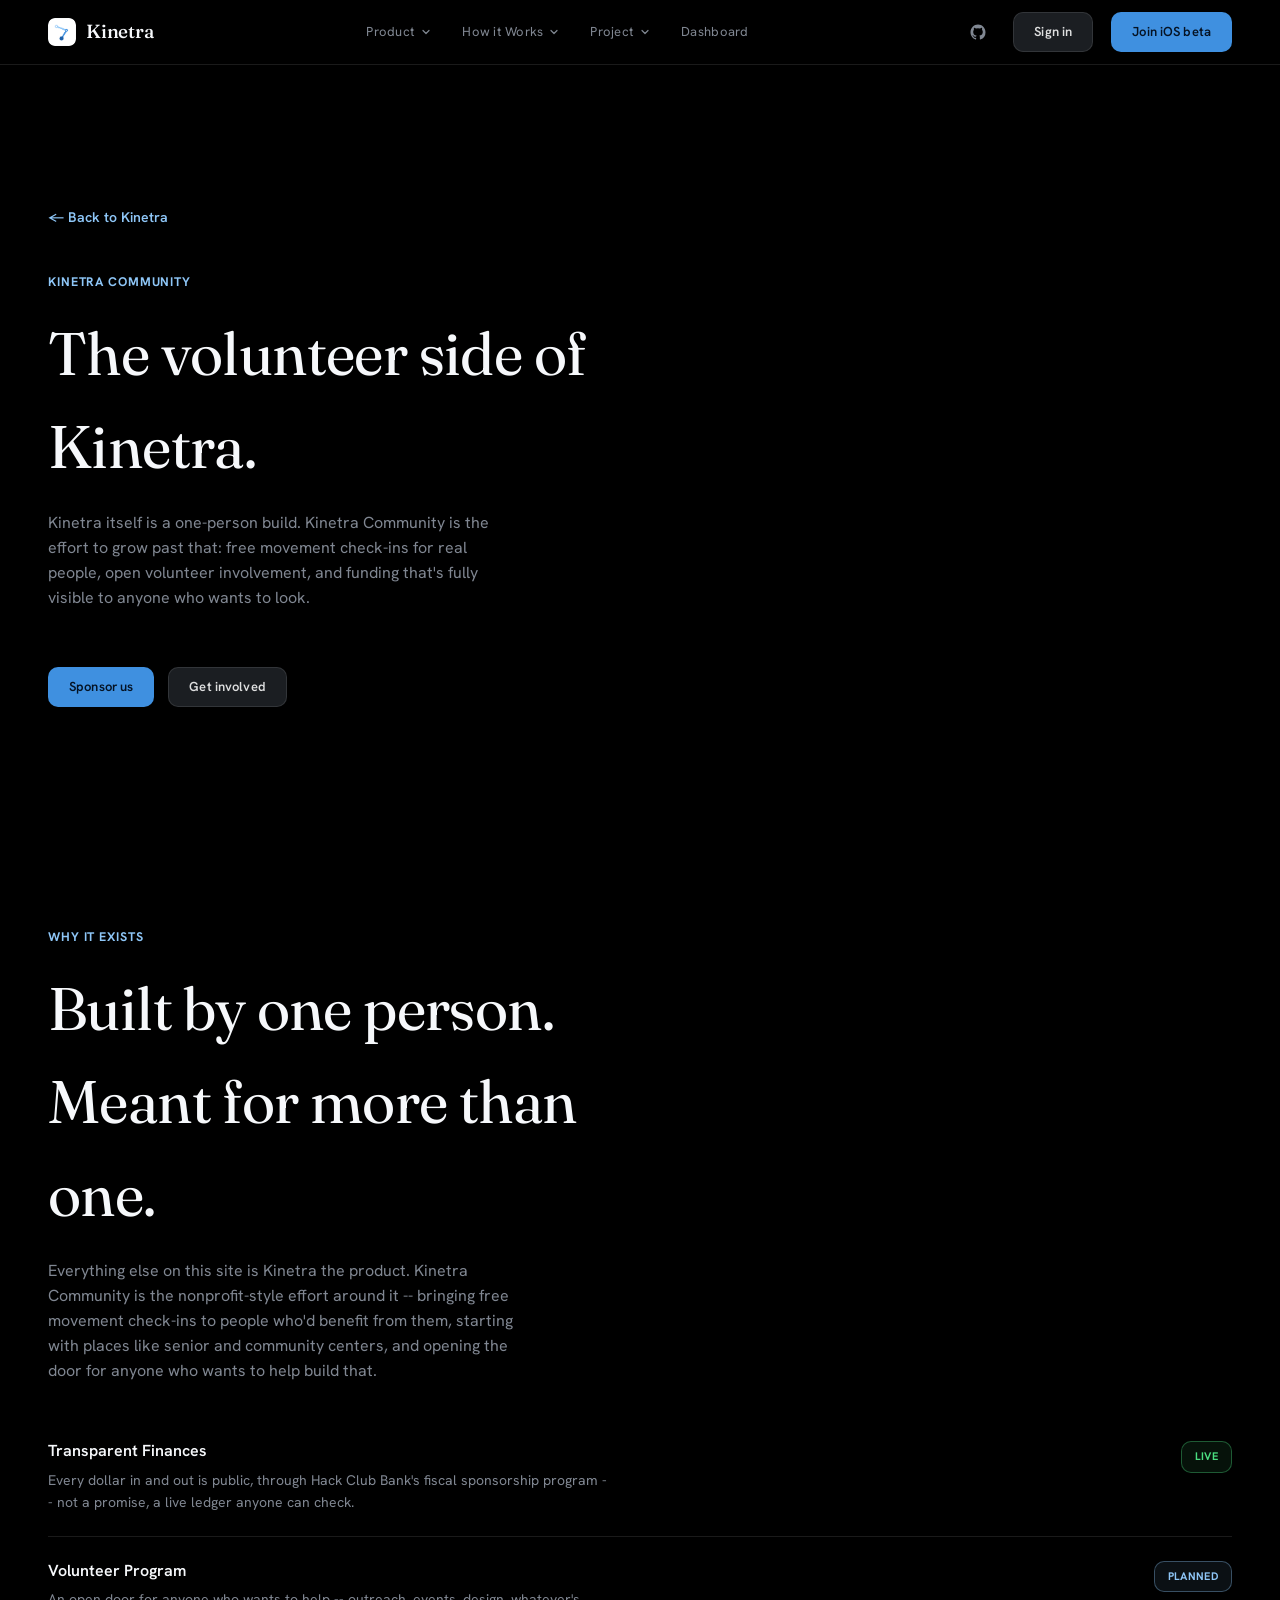
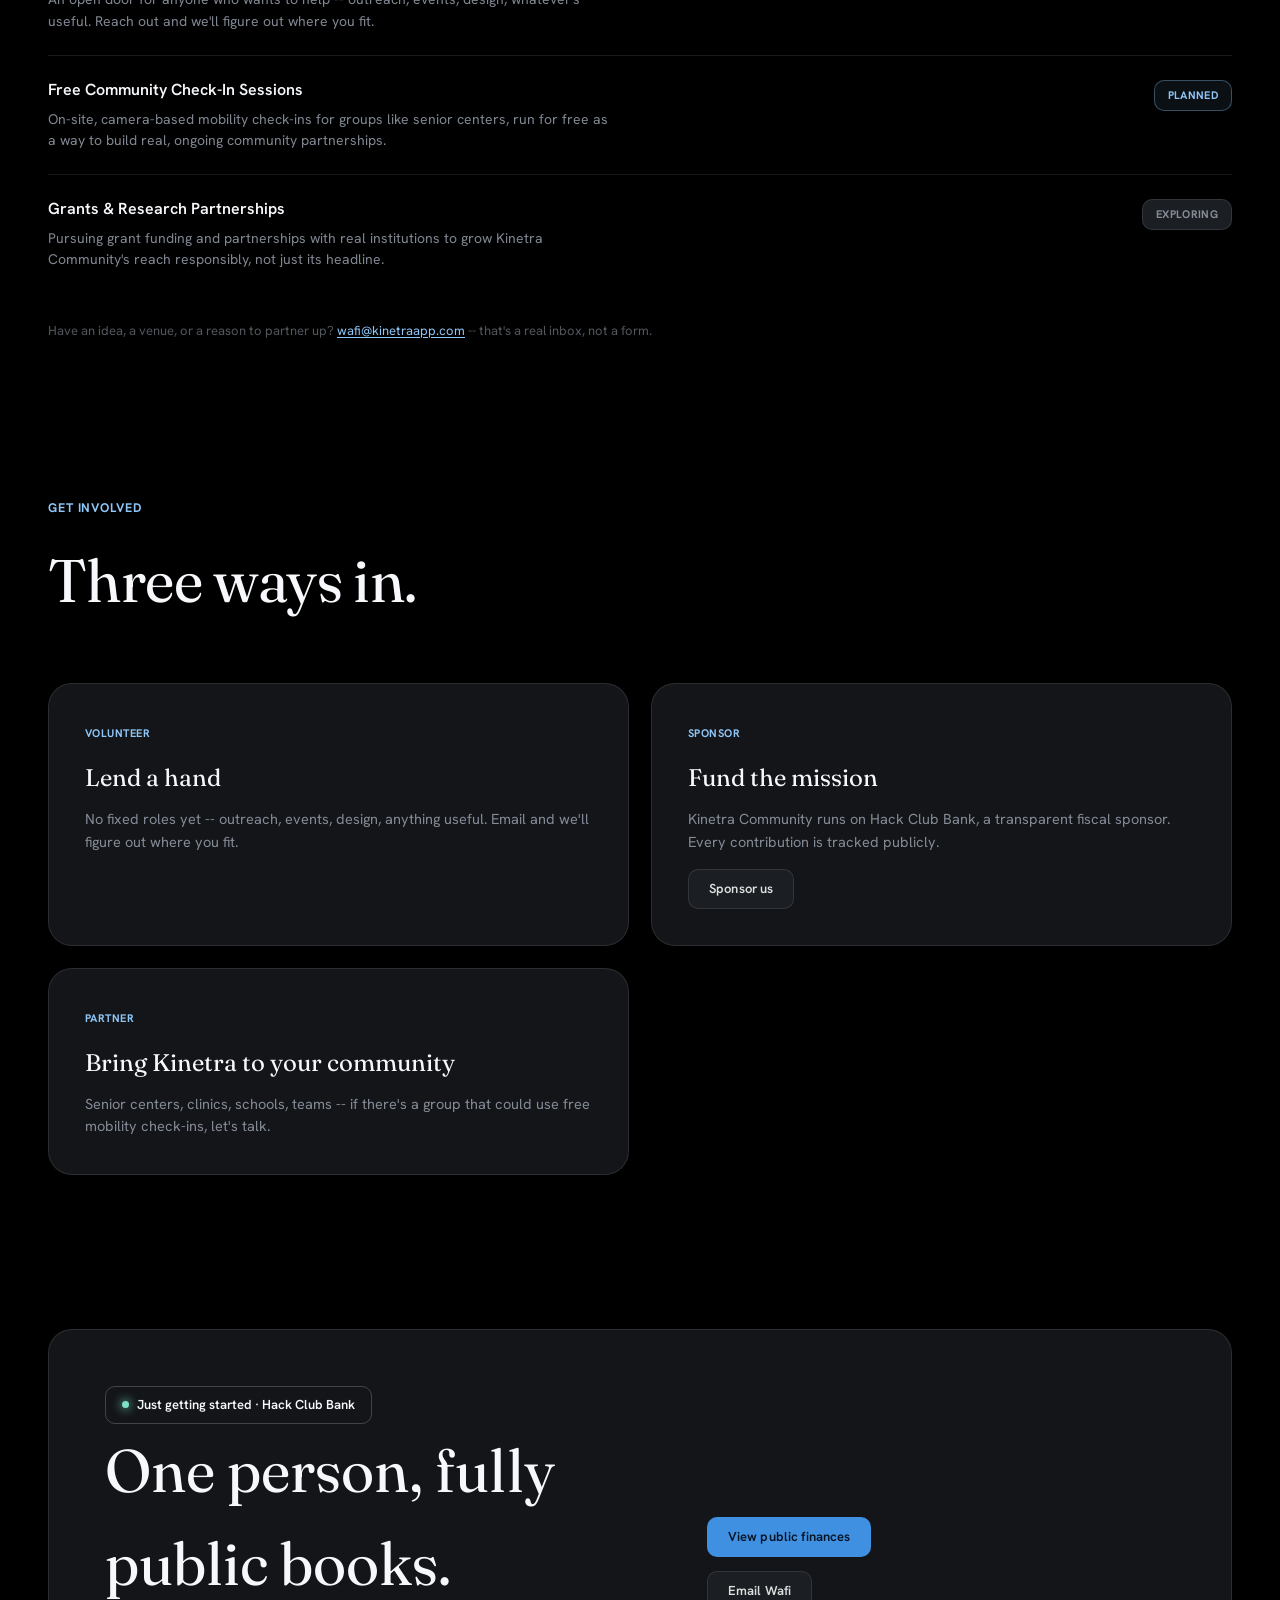
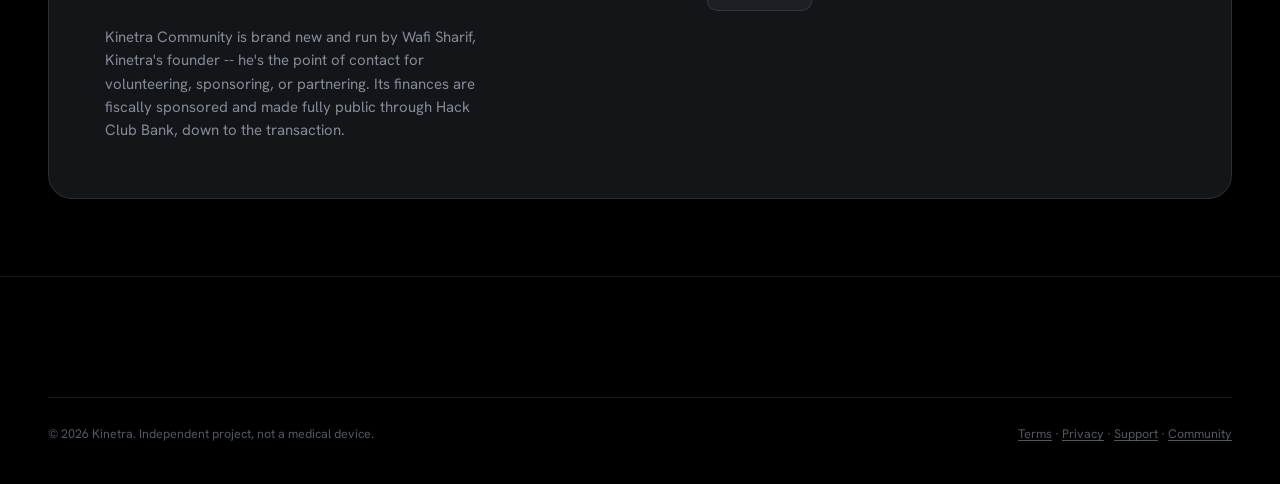
==== community/index.html @ 0a10f707 "Add Kinetra Community page and site-wide nav/footer links Introduce /community/ -- a dedicated page " ====
<!DOCTYPE html>
<html lang="en">
<head>
<meta charset="UTF-8" />
<meta name="viewport" content="width=device-width, initial-scale=1.0" />
<title>Kinetra Community</title>
<meta name="description" content="Kinetra Community is the volunteer and nonprofit side of Kinetra -- free movement check-ins, open involvement, and finances that are fully public through Hack Club Bank." />
<link rel="icon" type="image/png" href="../assets/images/favicon.png" />
<link rel="preconnect" href="https://fonts.googleapis.com" />
<link rel="preconnect" href="https://fonts.gstatic.com" crossorigin />
<link href="https://fonts.googleapis.com/css2?family=Fraunces:ital,wght@0,400;0,500;0,600;1,400;1,500&family=Hanken+Grotesk:wght@400;500;600;700;800&display=swap" rel="stylesheet" />
<link rel="stylesheet" href="../css/style.css" />
<link rel="stylesheet" href="../css/legal.css" />
</head>
<body>

<header class="site-header">
  <div class="wrap nav">
    <a href="../" class="nav-brand">
      <img src="../assets/images/favicon.png" alt="" width="28" height="28" class="nav-logo-mark" />
      Kinetra
    </a>
    <nav class="nav-links">
      <div class="nav-dropdown">
        <button class="nav-dropdown-toggle" type="button" aria-expanded="false">
          Product
          <svg class="nav-chevron" viewBox="0 0 24 24" width="12" height="12" fill="none" stroke="currentColor" stroke-width="2.4" stroke-linecap="round" stroke-linejoin="round"><path d="M6 9l6 6 6-6" /></svg>
        </button>
        <div class="nav-dropdown-menu">
          <a href="../#why">Why Kinetra</a>
          <a href="../#tasks">Task Coverage</a>
          <a href="../#product">Product</a>
          <a href="../#capabilities">Capabilities</a>
        </div>
      </div>
      <div class="nav-dropdown">
        <button class="nav-dropdown-toggle" type="button" aria-expanded="false">
          How it Works
          <svg class="nav-chevron" viewBox="0 0 24 24" width="12" height="12" fill="none" stroke="currentColor" stroke-width="2.4" stroke-linecap="round" stroke-linejoin="round"><path d="M6 9l6 6 6-6" /></svg>
        </button>
        <div class="nav-dropdown-menu">
          <a href="../#how">How it Works</a>
          <a href="../#insights">Daily Insights</a>
        </div>
      </div>
      <div class="nav-dropdown">
        <button class="nav-dropdown-toggle" type="button" aria-expanded="false">
          Project
          <svg class="nav-chevron" viewBox="0 0 24 24" width="12" height="12" fill="none" stroke="currentColor" stroke-width="2.4" stroke-linecap="round" stroke-linejoin="round"><path d="M6 9l6 6 6-6" /></svg>
        </button>
        <div class="nav-dropdown-menu">
          <a href="../#roadmap">Roadmap</a>
          <a href="../#status">Status</a>
          <a href="../support/">Support</a>
          <a href="../community/">Kinetra Community</a>
        </div>
      </div>
      <a href="../dashboard/">Dashboard</a>
      <div class="nav-mobile-extra">
        <a class="btn btn-secondary nav-signin" href="../dashboard/">Sign in</a>
        <a class="nav-mobile-github" href="https://github.com/wafisharif/kinetra" target="_blank" rel="noopener"><svg viewBox="0 0 24 24" width="16" height="16" fill="currentColor"><path d="M12 2C6.48 2 2 6.58 2 12.25c0 4.53 2.87 8.37 6.84 9.73.5.1.68-.22.68-.49 0-.24-.01-.87-.01-1.71-2.78.62-3.37-1.37-3.37-1.37-.46-1.2-1.11-1.52-1.11-1.52-.91-.64.07-.63.07-.63 1 .07 1.53 1.05 1.53 1.05.89 1.56 2.34 1.11 2.91.85.09-.66.35-1.11.63-1.37-2.22-.26-4.56-1.14-4.56-5.06 0-1.12.39-2.03 1.03-2.75-.1-.26-.45-1.31.1-2.72 0 0 .84-.28 2.75 1.05a9.36 9.36 0 0 1 5 0c1.91-1.33 2.75-1.05 2.75-1.05.55 1.41.2 2.46.1 2.72.64.72 1.03 1.63 1.03 2.75 0 3.93-2.34 4.79-4.57 5.05.36.32.68.94.68 1.9 0 1.37-.01 2.47-.01 2.81 0 .27.18.6.69.49A10.26 10.26 0 0 0 22 12.25C22 6.58 17.52 2 12 2Z"/></svg> View on GitHub</a>
      </div>
    </nav>
    <div class="nav-actions">
      <a class="icon-btn" href="https://github.com/wafisharif/kinetra" target="_blank" rel="noopener" aria-label="GitHub">
        <svg viewBox="0 0 24 24" width="18" height="18" fill="currentColor">
          <path
            d="M12 2C6.48 2 2 6.58 2 12.25c0 4.53 2.87 8.37 6.84 9.73.5.1.68-.22.68-.49 0-.24-.01-.87-.01-1.71-2.78.62-3.37-1.37-3.37-1.37-.46-1.2-1.11-1.52-1.11-1.52-.91-.64.07-.63.07-.63 1 .07 1.53 1.05 1.53 1.05.89 1.56 2.34 1.11 2.91.85.09-.66.35-1.11.63-1.37-2.22-.26-4.56-1.14-4.56-5.06 0-1.12.39-2.03 1.03-2.75-.1-.26-.45-1.31.1-2.72 0 0 .84-.28 2.75 1.05a9.36 9.36 0 0 1 5 0c1.91-1.33 2.75-1.05 2.75-1.05.55 1.41.2 2.46.1 2.72.64.72 1.03 1.63 1.03 2.75 0 3.93-2.34 4.79-4.57 5.05.36.32.68.94.68 1.9 0 1.37-.01 2.47-.01 2.81 0 .27.18.6.69.49A10.26 10.26 0 0 0 22 12.25C22 6.58 17.52 2 12 2Z" />
        </svg>
      </a>
      <a class="btn btn-secondary nav-signin" href="../dashboard/">Sign in</a>
      <a class="btn btn-primary" href="https://apps.apple.com" target="_blank" rel="noopener">Join iOS beta</a>
      <button class="nav-toggle" aria-label="Menu">
        <svg viewBox="0 0 24 24" width="20" height="20" fill="none" stroke="currentColor" stroke-width="2">
          <path d="M3 6h18M3 12h18M3 18h18" />
        </svg>
      </button>
    </div>
  </div>
</header>

<main>

  <!-- PAGE HEAD -->
  <section>
    <div class="wrap">
      <a href="../" class="legal-back">&larr; Back to Kinetra</a>
      <div class="section-head">
        <span class="eyebrow">Kinetra Community</span>
        <h1>The volunteer side of Kinetra.</h1>
        <p>Kinetra itself is a one-person build. Kinetra Community is the effort to grow past that: free movement check-ins for real people, open volunteer involvement, and funding that's fully visible to anyone who wants to look.</p>
      </div>
      <div class="hero-cta-row">
        <a class="btn btn-primary" href="https://hcb.hackclub.com/donations/start/kinetra-community" target="_blank" rel="noopener">Sponsor us</a>
        <a class="btn btn-secondary" href="mailto:wafi@kinetraapp.com">Get involved</a>
      </div>
    </div>
  </section>

  <!-- WHY IT EXISTS -->
  <section class="tight">
    <div class="wrap">
      <div class="section-head reveal">
        <span class="eyebrow">Why it exists</span>
        <h2>Built by one person. Meant for more than one.</h2>
        <p>Everything else on this site is Kinetra the product. Kinetra Community is the nonprofit-style effort around it -- bringing free movement check-ins to people who'd benefit from them, starting with places like senior and community centers, and opening the door for anyone who wants to help build that.</p>
      </div>

      <div class="roadmap-list reveal">
        <div class="roadmap-row">
          <div>
            <div class="roadmap-title">Transparent Finances</div>
            <p class="roadmap-desc">Every dollar in and out is public, through Hack Club Bank's fiscal sponsorship program -- not a promise, a live ledger anyone can check.</p>
          </div>
          <div class="roadmap-tag tag-live">Live</div>
        </div>
        <div class="roadmap-row">
          <div>
            <div class="roadmap-title">Volunteer Program</div>
            <p class="roadmap-desc">An open door for anyone who wants to help -- outreach, events, design, whatever's useful. Reach out and we'll figure out where you fit.</p>
          </div>
          <div class="roadmap-tag tag-planned">Planned</div>
        </div>
        <div class="roadmap-row">
          <div>
            <div class="roadmap-title">Free Community Check-In Sessions</div>
            <p class="roadmap-desc">On-site, camera-based mobility check-ins for groups like senior centers, run for free as a way to build real, ongoing community partnerships.</p>
          </div>
          <div class="roadmap-tag tag-planned">Planned</div>
        </div>
        <div class="roadmap-row">
          <div>
            <div class="roadmap-title">Grants &amp; Research Partnerships</div>
            <p class="roadmap-desc">Pursuing grant funding and partnerships with real institutions to grow Kinetra Community's reach responsibly, not just its headline.</p>
          </div>
          <div class="roadmap-tag tag-exploring">Exploring</div>
        </div>
      </div>
      <p class="roadmap-note">Have an idea, a venue, or a reason to partner up? <a href="mailto:wafi@kinetraapp.com" class="inline-link">wafi@kinetraapp.com</a> -- that's a real inbox, not a form.</p>
    </div>
  </section>

  <!-- GET INVOLVED -->
  <section class="tight">
    <div class="wrap">
      <div class="section-head reveal">
        <span class="eyebrow">Get Involved</span>
        <h2>Three ways in.</h2>
      </div>
      <div class="product-grid">
        <div class="product-card reveal">
          <span class="tag">Volunteer</span>
          <h3>Lend a hand</h3>
          <p>No fixed roles yet -- outreach, events, design, anything useful. Email and we'll figure out where you fit.</p>
        </div>
        <div class="product-card reveal">
          <span class="tag">Sponsor</span>
          <h3>Fund the mission</h3>
          <p>Kinetra Community runs on Hack Club Bank, a transparent fiscal sponsor. Every contribution is tracked publicly.</p>
          <a class="btn btn-secondary" href="https://hcb.hackclub.com/donations/start/kinetra-community" target="_blank" rel="noopener" style="margin-top:16px;">Sponsor us</a>
        </div>
        <div class="product-card reveal">
          <span class="tag">Partner</span>
          <h3>Bring Kinetra to your community</h3>
          <p>Senior centers, clinics, schools, teams -- if there's a group that could use free mobility check-ins, let's talk.</p>
        </div>
      </div>
    </div>
  </section>

  <!-- TRANSPARENCY / CONTACT -->
  <section class="tight">
    <div class="wrap">
      <div class="status-card reveal">
        <div>
          <span class="status-pill"><span class="dot"></span>Just getting started &middot; Hack Club Bank</span>
          <h2>One person, fully public books.</h2>
          <p>Kinetra Community is brand new and run by Wafi Sharif, Kinetra's founder -- he's the point of contact for volunteering, sponsoring, or partnering. Its finances are fiscally sponsored and made fully public through Hack Club Bank, down to the transaction.</p>
        </div>
        <div class="status-actions">
          <a class="btn btn-primary" href="https://hcb.hackclub.com/kinetra-community" target="_blank" rel="noopener">View public finances</a>
          <a class="btn btn-secondary" href="mailto:wafi@kinetraapp.com">Email Wafi</a>
        </div>
      </div>
    </div>
  </section>

</main>

<footer class="site-footer">
  <div class="wrap">
    <div class="footer-bottom">
      <span>&copy; 2026 Kinetra. Independent project, not a medical device.</span>
      <span><a class="inline-link" href="../terms/">Terms</a> &middot; <a class="inline-link" href="../privacy/">Privacy</a> &middot; <a class="inline-link" href="../support/">Support</a> &middot; <a class="inline-link" href="../community/">Community</a></span>
    </div>
  </div>
</footer>

<script src="../js/nav.js"></script>
</body>
</html>
---- css/style.css ----
/* ==========================================================================
   Kinetra — marketing site
   ========================================================================== */

:root {
  /* ---- surfaces ---- */
  --surface-base: #000000;
  --surface-1: #131518;
  --surface-2: #1b1e22;
  --surface-card: #131518;
  --surface-card-hover: #1c1f24;
  --line-soft: rgba(255, 255, 255, 0.1);
  --line-strong: rgba(255, 255, 255, 0.2);
  --scrim: rgba(0, 0, 0, 0.55);

  /* ---- text ---- */
  --ink-strong: #f6f8fb;
  --ink-body: rgba(224, 230, 238, 0.84);
  --ink-muted: rgba(164, 173, 187, 0.78);
  --ink-faint: rgba(164, 173, 187, 0.5);

  /* ---- brand (from the real Kinetra app icon) ---- */
  --brand: #8ec6f7;
  --brand-strong: #3f90e0;
  --brand-deep: #1c5fa8;
  --brand-soft: #eaf4ff;
  --brand-glow: rgba(142, 198, 247, 0.32);

  /* ---- secondary accents (mirrors the app's own status colors) ---- */
  --accent-teal: #7fe0c8;
  --accent-teal-deep: #2f9c80;
  --accent-violet: #b3a6ff;
  --accent-amber: #f5c97b;
  --accent-coral: #ff9d9d;

  /* ---- type ----
     Fraunces for display: a warm, characterful serif with real ink-trap
     personality (not the Instrument-Serif-italic-accent-word look that's
     become the default "generated startup site" formula). Hanken Grotesk
     for body/UI text in place of a generic grotesk. No separate monospace
     family: labels, tags, and numbers that used to borrow a "techy" mono
     typeface for texture now just use the body font with real weight and
     tracking -- a monospace face belongs to literal code, not to a rehab
     app's section labels. */
  --font-display: "Fraunces", Georgia, "Times New Roman", serif;
  --font-body: "Hanken Grotesk", -apple-system, BlinkMacSystemFont, "Segoe UI", sans-serif;

  --fs-eyebrow: 12.5px;
  --fs-micro: 11px;
  --tracking-eyebrow: 0.07em;
  --tracking-micro: 0.05em;

  --fs-cta: clamp(40px, 6vw, 84px);
  --fs-section: clamp(32px, 5vw, 60px);
  --fs-subheading: clamp(22px, 2.6vw, 34px);

  /* ---- shape / layout ----
     One restrained radius scale used everywhere instead of defaulting to
     a full 999px capsule for every button, tag, and badge -- the single
     most recognizable "generated SaaS template" shape. Pills are kept only
     for the couple of places a true pill/segmented-control reads better
     (see --radius-pill's remaining uses). */
  --radius-control: 10px;
  --radius-card: 14px;
  --radius-card-lg: 24px;
  --radius-pill: 999px;
  --content-max: 1280px;
  --section-inline: 48px;
  --section-block: 140px;
}

@media (max-width: 720px) {
  :root {
    --section-inline: 20px;
    --section-block: 84px;
  }
}

/* ---- reset ---- */
* {
  box-sizing: border-box;
}

html {
  scroll-behavior: smooth;
}

body {
  margin: 0;
  background: var(--surface-base);
  color: var(--ink-body);
  font-family: var(--font-body);
  font-size: 16px;
  line-height: 1.55;
  -webkit-font-smoothing: antialiased;
}

img,
svg,
canvas {
  display: block;
  max-width: 100%;
}

a {
  color: inherit;
  text-decoration: none;
}

button {
  font: inherit;
  cursor: pointer;
  background: none;
  border: none;
  color: inherit;
}

ul {
  margin: 0;
  padding: 0;
  list-style: none;
}

h1,
h2,
h3,
h4,
p {
  margin: 0;
}

.wrap {
  max-width: var(--content-max);
  margin: 0 auto;
  padding-inline: var(--section-inline);
}

.eyebrow {
  display: inline-block;
  font-family: var(--font-body);
  font-weight: 700;
  font-size: var(--fs-eyebrow);
  letter-spacing: var(--tracking-eyebrow);
  text-transform: uppercase;
  color: var(--brand);
}

.micro-label {
  font-family: var(--font-body);
  font-weight: 600;
  font-size: var(--fs-micro);
  letter-spacing: var(--tracking-micro);
  text-transform: uppercase;
  color: var(--ink-muted);
}

section {
  padding-block: var(--section-block);
  position: relative;
}

section.tight {
  padding-block: calc(var(--section-block) * 0.55);
}

.section-head {
  max-width: 640px;
  margin-bottom: 56px;
}

.section-head h2,
.section-head h1 {
  font-family: var(--font-display);
  font-weight: 400;
  font-size: var(--fs-section);
  color: var(--ink-strong);
  letter-spacing: -0.01em;
  margin-top: 14px;
}

.section-head p {
  margin-top: 18px;
  color: var(--ink-muted);
  font-size: 16px;
  max-width: 52ch;
}

.section-head.center {
  margin-inline: auto;
  text-align: center;
}

.section-head.center p {
  margin-inline: auto;
}

em.accent {
  font-style: italic;
  color: var(--brand);
}

/* ---- reveal-on-scroll ----
   Content is visible by default (progressive enhancement): only browsers
   that ran the inline head script AND support IntersectionObserver ever
   hide a .reveal element, so no-JS visitors, crawlers, and full-page
   screenshot/print tools always see full content. */
.reveal {
  opacity: 1;
  transform: none;
}

html.js-reveal .reveal {
  opacity: 0;
  transform: translateY(18px);
  transition: opacity 0.7s ease, transform 0.7s ease;
}

html.js-reveal .reveal.is-visible {
  opacity: 1;
  transform: none;
}

/* ==========================================================================
   Announcement banner
   ========================================================================== */
.banner {
  display: flex;
  align-items: center;
  justify-content: center;
  gap: 10px;
  flex-wrap: wrap;
  padding: 10px var(--section-inline);
  background: var(--surface-1);
  border-bottom: 1px solid var(--line-soft);
  font-size: 13px;
  color: var(--ink-muted);
  text-align: center;
}

.banner strong {
  color: var(--brand);
  font-weight: 700;
  font-size: 13px;
}

.banner a {
  color: var(--ink-strong);
  display: inline-flex;
  align-items: center;
  gap: 4px;
  border-bottom: 1px solid var(--line-strong);
}

/* ==========================================================================
   Nav
   ========================================================================== */
.site-header {
  position: sticky;
  top: 0;
  z-index: 50;
  background: rgba(0, 0, 0, 0.72);
  backdrop-filter: blur(14px);
  border-bottom: 1px solid var(--line-soft);
}

.nav {
  display: flex;
  align-items: center;
  justify-content: space-between;
  height: 64px;
}

.nav-brand {
  display: flex;
  align-items: center;
  gap: 10px;
  color: var(--ink-strong);
  font-family: var(--font-display);
  font-weight: 500;
  font-size: 19px;
  letter-spacing: -0.01em;
}

.nav-brand svg {
  width: 24px;
  height: 24px;
}

.nav-brand .nav-logo-mark {
  width: 28px;
  height: 28px;
  border-radius: 7px;
  display: block;
}

.nav-links {
  display: flex;
  align-items: center;
  gap: 30px;
}

.nav-links a {
  font-size: 13px;
  letter-spacing: 0.02em;
  color: var(--ink-muted);
  transition: color 0.2s ease;
}

.nav-links a:hover {
  color: var(--ink-strong);
}

.nav-actions {
  display: flex;
  align-items: center;
  gap: 18px;
}

.icon-btn {
  width: 34px;
  height: 34px;
  display: grid;
  place-items: center;
  border-radius: var(--radius-control);
  color: var(--ink-muted);
  transition: background 0.2s ease, color 0.2s ease;
}

.icon-btn:hover {
  background: var(--surface-2);
  color: var(--ink-strong);
}

/* Extra Sign in / GitHub entries shown only inside the mobile hamburger
   menu (see the @media (max-width: 720px) block below). On desktop these
   already have their own place in .nav-actions, so this stays hidden
   there -- it only exists to keep both reachable on narrow screens, where
   .nav-actions does not have room for every button at once. */
.nav-mobile-extra {
  display: none;
}

.nav-toggle {
  display: none;
}

/* Nav dropdowns: click-to-open groups (Product / How it Works / Project),
   replacing what used to be flat individual links. Click rather than hover
   so the same markup and JS work for mouse, touch, and keyboard alike. */
.nav-dropdown {
  position: relative;
}

.nav-dropdown-toggle {
  display: flex;
  align-items: center;
  gap: 5px;
  font-family: var(--font-body);
  font-size: 13px;
  letter-spacing: 0.02em;
  color: var(--ink-muted);
  background: none;
  border: none;
  cursor: pointer;
  padding: 0;
  transition: color 0.2s ease;
}

.nav-dropdown-toggle:hover {
  color: var(--ink-strong);
}

.nav-dropdown.is-open .nav-dropdown-toggle {
  color: var(--ink-strong);
}

.nav-chevron {
  flex-shrink: 0;
  transition: transform 0.2s ease;
}

.nav-dropdown.is-open .nav-chevron {
  transform: rotate(180deg);
}

.nav-dropdown-menu {
  display: none;
  flex-direction: column;
  gap: 2px;
  position: absolute;
  top: 100%;
  left: 50%;
  transform: translateX(-50%);
  margin-top: 18px;
  min-width: 190px;
  padding: 10px;
  background: #0a0b0d;
  border: 1px solid var(--line-soft);
  border-radius: var(--radius-card);
  box-shadow: 0 16px 40px rgba(0, 0, 0, 0.45);
}

.nav-dropdown.is-open .nav-dropdown-menu {
  display: flex;
}

.nav-dropdown-menu a {
  font-size: 13px;
  color: var(--ink-muted);
  padding: 8px 10px;
  border-radius: 8px;
  transition: background 0.15s ease, color 0.15s ease;
}

.nav-dropdown-menu a:hover {
  color: var(--ink-strong);
  background: var(--surface-2);
}

.btn {
  display: inline-flex;
  align-items: center;
  justify-content: center;
  gap: 8px;
  height: 40px;
  padding-inline: 20px;
  border-radius: var(--radius-control);
  font-size: 13px;
  font-weight: 600;
  letter-spacing: 0.01em;
  border: 1px solid transparent;
  white-space: nowrap;
  transition: filter 0.2s ease, opacity 0.2s ease, border-color 0.2s ease, background 0.2s ease, transform 0.2s ease;
}

.btn-primary {
  background: var(--brand-strong);
  color: #051324;
}

.btn-primary:hover {
  background: var(--brand);
  transform: translateY(-1px);
}

.btn-secondary {
  background: var(--surface-2);
  border-color: var(--line-soft);
  color: rgba(255, 255, 255, 0.86);
}

.btn-secondary:hover {
  border-color: var(--line-strong);
  color: #fff;
}

.btn-ghost {
  color: var(--ink-muted);
}

.btn-ghost:hover {
  color: var(--ink-strong);
}

.btn svg {
  width: 15px;
  height: 15px;
}

/* ==========================================================================
   Hero
   ========================================================================== */
.hero {
  padding-block: 88px 60px;
  position: relative;
  overflow: hidden;
}


.hero-grid {
  display: grid;
  grid-template-columns: 1.05fr 1fr;
  gap: 56px;
  align-items: center;
  position: relative;
}

.hero-copy h1 {
  font-family: var(--font-display);
  font-weight: 400;
  font-size: var(--fs-cta);
  line-height: 1.04;
  letter-spacing: -0.01em;
  color: var(--ink-strong);
}

.hero-copy p.lede {
  margin-top: 24px;
  font-size: 17px;
  color: var(--ink-muted);
  max-width: 46ch;
}

.hero-cta-row {
  margin-top: 34px;
  display: flex;
  gap: 14px;
  flex-wrap: wrap;
}

.hero-note {
  margin-top: 22px;
  font-size: 13px;
  color: var(--ink-faint);
  display: flex;
  align-items: center;
  gap: 8px;
}

.hero-note svg {
  width: 13px;
  height: 13px;
  color: var(--accent-teal);
}

/* ---- hero demo panel ---- */
.demo-panel {
  background: var(--surface-1);
  border: 1px solid var(--line-soft);
  border-radius: var(--radius-card-lg);
  padding: 18px;
  position: relative;
  box-shadow: 0 30px 80px -40px rgba(0, 0, 0, 0.8);
}

.demo-panel-head {
  display: flex;
  align-items: center;
  justify-content: space-between;
  margin-bottom: 14px;
}

.demo-title {
  font-size: 13px;
  color: var(--ink-muted);
}

.demo-stage {
  position: relative;
  border-radius: var(--radius-card);
  background: var(--surface-2);
  border: 1px solid var(--line-soft);
  aspect-ratio: 4 / 3.1;
  overflow: hidden;
}

.demo-stage canvas {
  width: 100%;
  height: 100%;
}

.demo-readout {
  position: absolute;
  inset: auto 12px 12px 12px;
  display: flex;
  gap: 10px;
  flex-wrap: wrap;
}

.metric-chip {
  flex: 1;
  min-width: 88px;
  background: rgba(0, 0, 0, 0.55);
  backdrop-filter: blur(6px);
  border: 1px solid var(--line-soft);
  border-radius: 10px;
  padding: 8px 10px;
}

.metric-chip .k {
  font-size: 10px;
  font-weight: 600;
  letter-spacing: 0.05em;
  text-transform: uppercase;
  color: var(--ink-faint);
}

.metric-chip .v {
  font-size: 17px;
  font-weight: 700;
  color: var(--ink-strong);
  margin-top: 2px;
  font-variant-numeric: tabular-nums;
}

.metric-chip .v.good {
  color: var(--accent-teal);
}

.demo-task-label {
  position: absolute;
  top: 12px;
  left: 12px;
  background: rgba(0, 0, 0, 0.55);
  backdrop-filter: blur(6px);
  border: 1px solid var(--line-soft);
  border-radius: var(--radius-control);
  padding: 5px 12px;
  font-size: 11px;
  font-weight: 700;
  letter-spacing: 0.03em;
  color: var(--brand);
  text-transform: uppercase;
}

/* ==========================================================================
   Compatibility row (was an auto-scrolling marquee -- a static wrapped row
   reads as a plain fact about the app rather than a borrowed "logo ticker"
   template piece, and it doesn't fight the reader's eye while they're
   still reading the hero above it)
   ========================================================================== */
.compat-wrap {
  border-top: 1px solid var(--line-soft);
  border-bottom: 1px solid var(--line-soft);
  padding-block: 22px;
  background: var(--surface-1);
}

.compat-label {
  text-align: center;
  margin-bottom: 16px;
}

.compat-row {
  display: flex;
  flex-wrap: wrap;
  justify-content: center;
  gap: 14px 36px;
}

.compat-row span {
  font-size: 13.5px;
  color: var(--ink-muted);
  white-space: nowrap;
  display: flex;
  align-items: center;
  gap: 8px;
}

.compat-row span b {
  color: var(--ink-strong);
  font-weight: 700;
}

/* ==========================================================================
   Why Kinetra — numbered features
   ========================================================================== */
.feature-list {
  display: grid;
  grid-template-columns: repeat(3, 1fr);
  gap: 1px;
  background: var(--line-soft);
  border: 1px solid var(--line-soft);
  border-radius: var(--radius-card-lg);
  overflow: hidden;
}

.feature-item {
  background: var(--surface-base);
  padding: 34px 30px;
}

.feature-item .num {
  font-family: var(--font-display);
  font-size: 22px;
  font-style: italic;
  color: var(--brand);
}

.feature-item h3 {
  margin-top: 18px;
  font-size: 18px;
  color: var(--ink-strong);
  font-weight: 600;
}

.feature-item p {
  margin-top: 10px;
  font-size: 14.5px;
  color: var(--ink-muted);
}

/* ==========================================================================
   Task coverage (tabs + live demo)
   ========================================================================== */
.task-tabs {
  display: flex;
  flex-wrap: wrap;
  gap: 8px;
  margin-bottom: 34px;
}

.task-tab {
  padding: 10px 16px;
  border-radius: var(--radius-pill);
  border: 1px solid var(--line-soft);
  background: var(--surface-1);
  color: var(--ink-muted);
  font-size: 13px;
  font-weight: 600;
  transition: all 0.2s ease;
}

.task-tab.is-active {
  background: var(--brand-soft);
  color: #07131e;
  border-color: transparent;
}

.task-tab:not(.is-active):hover {
  color: var(--ink-strong);
  border-color: var(--line-strong);
}

.task-panel {
  display: grid;
  grid-template-columns: 1fr 1fr;
  gap: 0;
  border: 1px solid var(--line-soft);
  border-radius: var(--radius-card-lg);
  overflow: hidden;
  background: var(--surface-1);
}

.task-panel-copy {
  padding: 44px;
  display: flex;
  flex-direction: column;
  justify-content: center;
}

.task-panel-copy h3 {
  font-family: var(--font-display);
  font-size: 28px;
  font-weight: 400;
  color: var(--ink-strong);
}

.task-panel-copy p {
  margin-top: 14px;
  color: var(--ink-muted);
  font-size: 14.5px;
}

.task-panel-copy ul {
  margin-top: 20px;
  display: flex;
  flex-direction: column;
  gap: 10px;
}

.task-panel-copy li {
  display: flex;
  align-items: flex-start;
  gap: 10px;
  font-size: 13.5px;
  color: var(--ink-body);
}

.task-panel-copy li svg {
  width: 14px;
  height: 14px;
  margin-top: 3px;
  flex-shrink: 0;
  color: var(--accent-teal);
}

.task-panel-demo {
  position: relative;
  background: var(--surface-2);
  border-left: 1px solid var(--line-soft);
  min-height: 380px;
}

.task-panel-demo canvas {
  width: 100%;
  height: 100%;
}

/* The 2-Minute Reset demo reuses .task-panel wholesale (see Task Coverage
   above) but leans teal instead of brand blue, so it reads as the calmer,
   no-camera counterpart rather than another clinical measurement. */
.reset-panel .task-panel-demo {
  background: var(--surface-2);
}

/* Carries the teal identity up into the section head too, so the whole
   section reads as one thing rather than just a differently-colored demo.
   --accent-teal-deep mirrors the brandDeep passed to drawPose() for this
   canvas in main.js -- same color, two places it needs to exist. */
#reset .eyebrow {
  color: var(--accent-teal);
}

#reset .task-panel-copy li svg {
  color: var(--accent-teal-deep);
}

/* ==========================================================================
   Product cards
   ========================================================================== */
.product-grid {
  display: grid;
  grid-template-columns: repeat(2, 1fr);
  gap: 22px;
}

.product-card {
  background: var(--surface-card);
  border: 1px solid var(--line-soft);
  border-radius: var(--radius-card-lg);
  padding: 36px;
  transition: background 0.2s ease, border-color 0.2s ease;
}

.product-card:hover {
  background: var(--surface-card-hover);
  border-color: var(--line-strong);
}

.product-card .tag {
  font-size: 11px;
  font-weight: 700;
  letter-spacing: 0.04em;
  text-transform: uppercase;
  color: var(--brand);
}

.product-card h3 {
  margin-top: 14px;
  font-family: var(--font-display);
  font-size: 24px;
  font-weight: 400;
  color: var(--ink-strong);
}

.product-card p {
  margin-top: 12px;
  font-size: 14.5px;
  color: var(--ink-muted);
}

.badge-row {
  margin-top: 30px;
  display: flex;
  flex-wrap: wrap;
  gap: 10px;
}

.badge {
  display: inline-flex;
  align-items: center;
  gap: 6px;
  padding: 7px 14px;
  border-radius: var(--radius-control);
  border: 1px solid var(--line-soft);
  font-size: 12.5px;
  font-weight: 600;
  color: var(--ink-muted);
}

.badge svg {
  width: 12px;
  height: 12px;
  color: var(--brand);
}

/* ==========================================================================
   How it works — deep dive card
   ========================================================================== */
.deepdive {
  border: 1px solid var(--line-soft);
  border-radius: var(--radius-card-lg);
  padding: 48px;
  background: linear-gradient(180deg, var(--surface-1), var(--surface-base));
}

.deepdive-top {
  display: grid;
  grid-template-columns: 1fr 1fr;
  gap: 40px;
  align-items: center;
}

.deepdive h3 {
  margin-top: 16px;
  font-family: var(--font-display);
  font-size: 32px;
  font-weight: 400;
  color: var(--ink-strong);
}

.deepdive p {
  margin-top: 14px;
  color: var(--ink-muted);
  font-size: 15px;
}

.deepdive .btn {
  margin-top: 24px;
}

.step-list {
  display: flex;
  flex-direction: column;
  gap: 0;
  border-left: 1px solid var(--line-soft);
  padding-left: 26px;
}

.step-list li {
  position: relative;
  padding-bottom: 26px;
}

.step-list li:last-child {
  padding-bottom: 0;
}

.step-list li::before {
  content: "";
  position: absolute;
  left: -31px;
  top: 4px;
  width: 9px;
  height: 9px;
  border-radius: 50%;
  background: var(--surface-base);
  border: 2px solid var(--brand);
}

.step-list .step-k {
  font-family: var(--font-display);
  font-size: 18px;
  font-style: italic;
  color: var(--brand);
}

.step-list .step-t {
  margin-top: 4px;
  color: var(--ink-strong);
  font-weight: 600;
  font-size: 15px;
}

.step-list .step-d {
  margin-top: 4px;
  color: var(--ink-muted);
  font-size: 13.5px;
}

.subfeature-row {
  margin-top: 44px;
  display: grid;
  grid-template-columns: repeat(3, 1fr);
  gap: 24px;
  padding-top: 40px;
  border-top: 1px solid var(--line-soft);
}

.subfeature h4 {
  font-size: 14.5px;
  color: var(--ink-strong);
  font-weight: 600;
}

.subfeature p {
  margin-top: 8px;
  font-size: 13.5px;
  color: var(--ink-muted);
}

/* ==========================================================================
   Daily insights ("verified data" analog)
   ========================================================================== */
.insights-grid {
  display: grid;
  grid-template-columns: 1.1fr 0.9fr;
  gap: 60px;
  align-items: start;
}

.insight-blocks {
  display: flex;
  flex-direction: column;
  gap: 30px;
}

.insight-block h4 {
  color: var(--ink-strong);
  font-size: 16px;
  font-weight: 600;
}

.insight-block p {
  margin-top: 8px;
  color: var(--ink-muted);
  font-size: 14px;
}

.stat-card {
  border: 1px solid var(--line-soft);
  border-radius: var(--radius-card-lg);
  padding: 34px;
  background: var(--surface-1);
}

.stat-grid {
  display: grid;
  grid-template-columns: 1fr 1fr;
  gap: 26px;
  margin-top: 8px;
}

.stat {
  border-top: 1px solid var(--line-soft);
  padding-top: 14px;
}

.stat .num {
  font-family: var(--font-display);
  font-size: 36px;
  color: var(--ink-strong);
}

.stat .label {
  margin-top: 4px;
  font-size: 11px;
  font-weight: 600;
  letter-spacing: 0.03em;
  text-transform: uppercase;
  color: var(--ink-faint);
}

.insight-preview-card {
  margin-top: 26px;
  border: 1px solid var(--line-soft);
  border-radius: var(--radius-card);
  padding: 18px;
  background: var(--surface-2);
}

.insight-preview-card .tag {
  font-size: 11px;
  font-weight: 700;
  color: var(--accent-violet);
  letter-spacing: 0.03em;
  text-transform: uppercase;
}

.insight-preview-card p {
  margin-top: 8px;
  font-size: 13.5px;
  color: var(--ink-body);
}

/* ==========================================================================
   Status / "pricing" analog
   ========================================================================== */
.status-card {
  border: 1px solid var(--line-soft);
  border-radius: var(--radius-card-lg);
  padding: 56px;
  background: var(--surface-1);
  display: grid;
  grid-template-columns: 1.2fr 1fr;
  gap: 40px;
  align-items: center;
}

.status-card h2 {
  font-family: var(--font-display);
  font-weight: 400;
  font-size: var(--fs-section);
  color: var(--ink-strong);
}

.status-card p {
  margin-top: 16px;
  color: var(--ink-muted);
  font-size: 15px;
  max-width: 48ch;
}

.status-actions {
  display: flex;
  flex-direction: column;
  gap: 14px;
  align-items: flex-start;
}

.status-pill {
  display: inline-flex;
  align-items: center;
  gap: 8px;
  padding: 8px 16px;
  border-radius: var(--radius-control);
  border: 1px solid var(--line-strong);
  font-size: 13px;
  font-weight: 600;
  color: var(--ink-strong);
  align-self: flex-start;
}

.status-pill .dot {
  width: 7px;
  height: 7px;
  border-radius: 50%;
  background: var(--accent-teal);
  box-shadow: 0 0 10px 2px rgba(127, 224, 200, 0.55);
}

/* ==========================================================================
   Capabilities grid (reuses .product-card)
   ========================================================================== */
.capability-grid {
  display: grid;
  grid-template-columns: repeat(auto-fit, minmax(220px, 1fr));
  gap: 22px;
}

.inline-link {
  color: var(--brand);
  text-decoration: underline;
  text-underline-offset: 2px;
}

/* ==========================================================================
   Personas (4-up and 6-up variants of .feature-list)
   ========================================================================== */
.feature-list.cols-4 {
  grid-template-columns: repeat(4, 1fr);
}

.feature-list.cols-6 {
  grid-template-columns: repeat(3, 1fr);
}

/* ==========================================================================
   Roadmap
   ========================================================================== */
.roadmap-list {
  display: flex;
  flex-direction: column;
}

.roadmap-row {
  display: grid;
  grid-template-columns: 1fr auto;
  gap: 20px;
  align-items: flex-start;
  padding: 22px 0;
  border-bottom: 1px solid var(--line-soft);
}

.roadmap-row:first-child {
  padding-top: 0;
}

.roadmap-row:last-child {
  border-bottom: none;
}

.roadmap-title {
  font-size: 16px;
  font-weight: 600;
  color: var(--ink-strong);
  margin-bottom: 6px;
}

.roadmap-desc {
  font-size: 14px;
  color: var(--ink-muted);
  max-width: 560px;
}

.roadmap-tag {
  white-space: nowrap;
  font-size: 11px;
  font-weight: 700;
  letter-spacing: 0.03em;
  text-transform: uppercase;
  padding: 6px 13px;
  border-radius: var(--radius-control);
  border: 1px solid var(--line-soft);
  height: fit-content;
  margin-top: 2px;
}

.tag-live {
  color: #4ade80;
  border-color: rgba(74, 222, 128, 0.35);
  background: rgba(74, 222, 128, 0.08);
}

.tag-development {
  color: var(--accent-teal);
  border-color: rgba(127, 224, 200, 0.35);
  background: rgba(127, 224, 200, 0.08);
}

.tag-planned {
  color: var(--brand);
  border-color: rgba(142, 198, 247, 0.35);
  background: rgba(142, 198, 247, 0.08);
}

.tag-exploring {
  color: var(--ink-muted);
  background: var(--surface-2);
}

.roadmap-note {
  margin-top: 28px;
  font-size: 13px;
  color: var(--ink-faint);
}

/* ==========================================================================
   Footer
   ========================================================================== */
.site-footer {
  border-top: 1px solid var(--line-soft);
  padding-block: 64px 40px;
}

.footer-top {
  display: grid;
  grid-template-columns: 1.4fr repeat(3, 1fr);
  gap: 40px;
}

.footer-brand {
  display: flex;
  align-items: center;
  gap: 10px;
  color: var(--ink-strong);
  font-family: var(--font-display);
  font-weight: 500;
  font-size: 18px;
}

.footer-brand svg {
  width: 22px;
  height: 22px;
}

.footer-tag {
  margin-top: 14px;
  color: var(--ink-faint);
  font-size: 13px;
  max-width: 32ch;
}

.footer-col h5 {
  font-size: 11px;
  font-weight: 700;
  letter-spacing: 0.04em;
  text-transform: uppercase;
  color: var(--ink-faint);
  margin-bottom: 14px;
}

.footer-col ul {
  display: flex;
  flex-direction: column;
  gap: 10px;
}

.footer-col a {
  font-size: 13.5px;
  color: var(--ink-muted);
  transition: color 0.2s ease;
}

.footer-col a:hover {
  color: var(--ink-strong);
}

.footer-bottom {
  margin-top: 56px;
  padding-top: 26px;
  border-top: 1px solid var(--line-soft);
  display: flex;
  justify-content: space-between;
  flex-wrap: wrap;
  gap: 12px;
  font-size: 12.5px;
  color: var(--ink-faint);
}

.footer-bottom a {
  color: var(--ink-faint);
}

.footer-bottom a:hover {
  color: var(--ink-muted);
}

/* ==========================================================================
   Responsive
   ========================================================================== */
@media (max-width: 980px) {
  .hero-grid {
    grid-template-columns: 1fr;
  }

  .feature-list {
    grid-template-columns: 1fr;
  }

  .product-grid {
    grid-template-columns: 1fr;
  }

  .deepdive-top {
    grid-template-columns: 1fr;
    gap: 28px;
  }

  .subfeature-row {
    grid-template-columns: 1fr;
    gap: 26px;
  }

  .insights-grid {
    grid-template-columns: 1fr;
    gap: 40px;
  }

  .status-card {
    grid-template-columns: 1fr;
    text-align: left;
  }

  .task-panel {
    grid-template-columns: 1fr;
  }

  .task-panel-demo {
    min-height: 300px;
    order: -1;
  }

  .footer-top {
    grid-template-columns: 1fr 1fr;
    gap: 32px;
  }

  .feature-list.cols-4 {
    grid-template-columns: repeat(2, 1fr);
  }

  .feature-list.cols-6 {
    grid-template-columns: repeat(2, 1fr);
  }

  .roadmap-row {
    grid-template-columns: 1fr;
  }

  .roadmap-tag {
    margin-top: 0;
  }
}

@media (max-width: 720px) {
  .nav-links {
    display: none;
  }

  .nav-links.is-open {
    display: flex;
    position: absolute;
    top: 64px;
    left: 0;
    right: 0;
    flex-direction: column;
    align-items: stretch;
    background: #0a0b0d;
    padding: 14px 24px 20px;
    border-bottom: 1px solid var(--line-soft);
    gap: 2px;
  }

  .nav-links.is-open > a {
    padding: 12px 4px;
    text-align: center;
  }

  .nav-dropdown-toggle {
    justify-content: center;
    width: 100%;
    padding: 12px 4px;
  }

  .nav-dropdown-menu {
    position: static;
    transform: none;
    margin-top: 0;
    min-width: 0;
    padding: 0 0 6px;
    background: none;
    border: none;
    box-shadow: none;
    align-items: center;
  }

  .nav-toggle {
    display: grid;
    place-items: center;
    width: 34px;
    height: 34px;
    color: var(--ink-strong);
  }

  /* Room is tight on a phone-width bar, so the persistent .nav-actions
     strip keeps only the primary CTA and the hamburger; Sign in and
     GitHub move into the opened mobile menu instead of disappearing. */
  .nav-actions .icon-btn,
  .nav-actions .nav-signin {
    display: none;
  }

  .nav-links.is-open .nav-mobile-extra {
    display: flex;
    flex-direction: column;
    align-items: stretch;
    gap: 10px;
    width: 100%;
    margin-top: 12px;
    padding-top: 14px;
    border-top: 1px solid var(--line-soft);
  }

  .nav-mobile-extra .nav-signin {
    width: 100%;
  }

  .nav-mobile-github {
    display: flex;
    align-items: center;
    justify-content: center;
    gap: 8px;
    padding: 12px 4px;
    font-size: 13px;
    letter-spacing: 0.02em;
    color: var(--ink-muted);
  }

  .nav-mobile-github:hover {
    color: var(--ink-strong);
  }

  .hero {
    padding-top: 56px;
  }

  .footer-top {
    grid-template-columns: 1fr;
  }

  .stat-grid {
    grid-template-columns: 1fr 1fr;
  }

  .feature-list.cols-4 {
    grid-template-columns: 1fr;
  }

  .feature-list.cols-6 {
    grid-template-columns: 1fr;
  }
}
---- css/legal.css ----
/* Shared prose styling for the standalone legal / support pages.
   Reuses the design tokens and header/footer from style.css. */

.legal-main {
  max-width: 760px;
  margin: 0 auto;
  padding: 168px var(--section-inline) var(--section-block);
}

.legal-back {
  display: inline-flex;
  align-items: center;
  gap: 6px;
  color: var(--brand);
  font-size: 14px;
  font-weight: 600;
  margin-bottom: 40px;
}

.legal-main h1 {
  font-family: var(--font-display);
  font-size: clamp(34px, 5vw, 52px);
  color: var(--ink-strong);
  margin-bottom: 10px;
  line-height: 1.1;
}

.legal-meta {
  color: var(--ink-faint);
  font-size: 13px;
  letter-spacing: 0.02em;
  margin-bottom: 20px;
}

.legal-callout {
  background: var(--surface-1);
  border: 1px solid var(--line-soft);
  border-radius: var(--radius-card);
  padding: 20px 22px;
  color: var(--ink-muted);
  font-size: 15px;
  line-height: 1.65;
  margin-bottom: 48px;
}

.legal-main h2 {
  font-size: 21px;
  font-weight: 700;
  color: var(--ink-strong);
  margin-top: 44px;
  margin-bottom: 14px;
}

.legal-main h3 {
  font-size: 17px;
  font-weight: 700;
  color: var(--ink-strong);
  margin-top: 28px;
  margin-bottom: 10px;
}

.legal-main p {
  color: var(--ink-body);
  font-size: 16px;
  line-height: 1.75;
  margin-bottom: 16px;
}

.legal-main ul {
  list-style: disc;
  padding-left: 22px;
  margin-bottom: 16px;
}

.legal-main li {
  color: var(--ink-body);
  font-size: 16px;
  line-height: 1.75;
  margin-bottom: 10px;
}

.legal-main a.inline-link {
  color: var(--brand);
  text-decoration: underline;
  text-underline-offset: 2px;
}

.legal-toc {
  display: flex;
  flex-wrap: wrap;
  gap: 8px 18px;
  margin-bottom: 44px;
  padding: 0;
}
.legal-toc a {
  font-size: 13px;
  color: var(--ink-muted);
  border-bottom: 1px solid transparent;
}
.legal-toc a:hover { color: var(--brand); border-color: var(--brand); }

.support-card {
  background: var(--surface-1);
  border: 1px solid var(--line-soft);
  border-radius: var(--radius-card-lg);
  padding: 28px;
  margin-bottom: 20px;
}
.support-card h3 { margin-top: 0; }
.support-email {
  display: inline-flex;
  align-items: center;
  gap: 10px;
  background: var(--brand-strong);
  color: #051324;
  font-weight: 700;
  padding: 12px 20px;
  border-radius: var(--radius-control);
  font-size: 15px;
  margin-top: 8px;
}
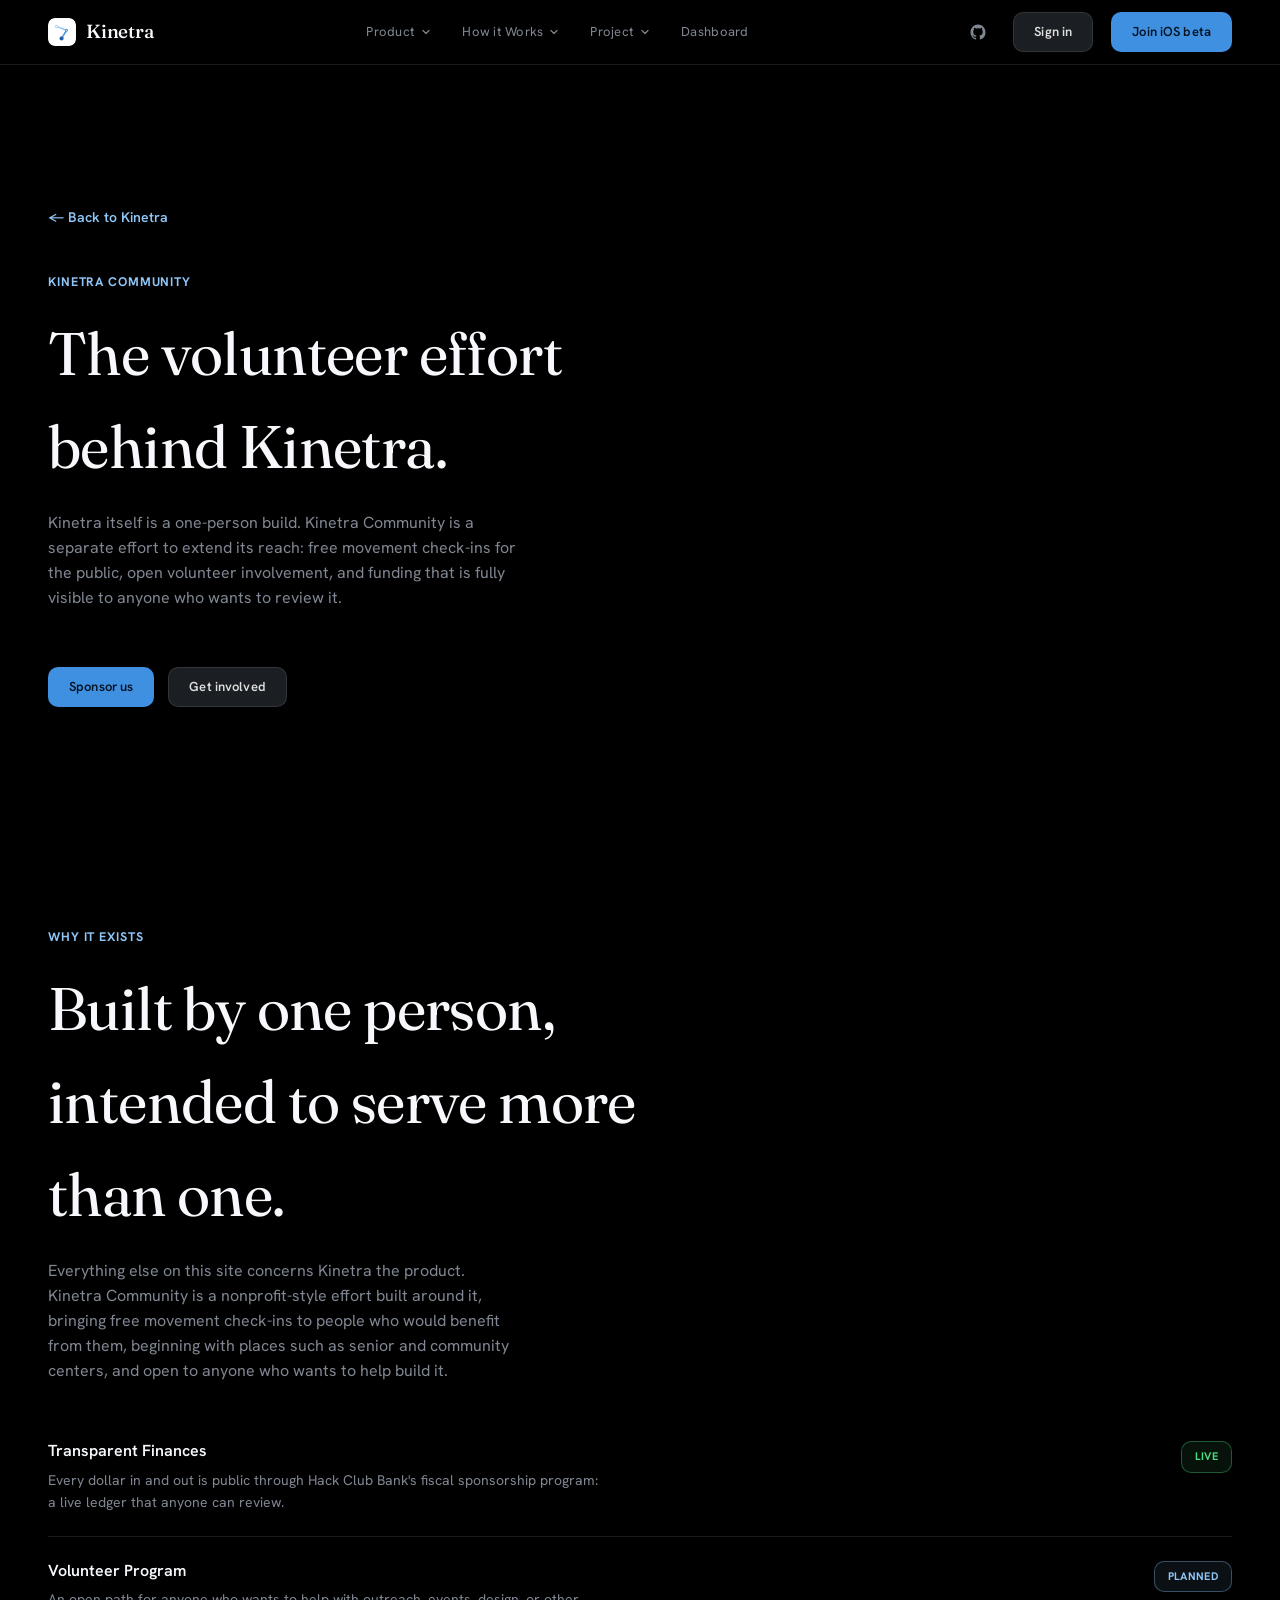
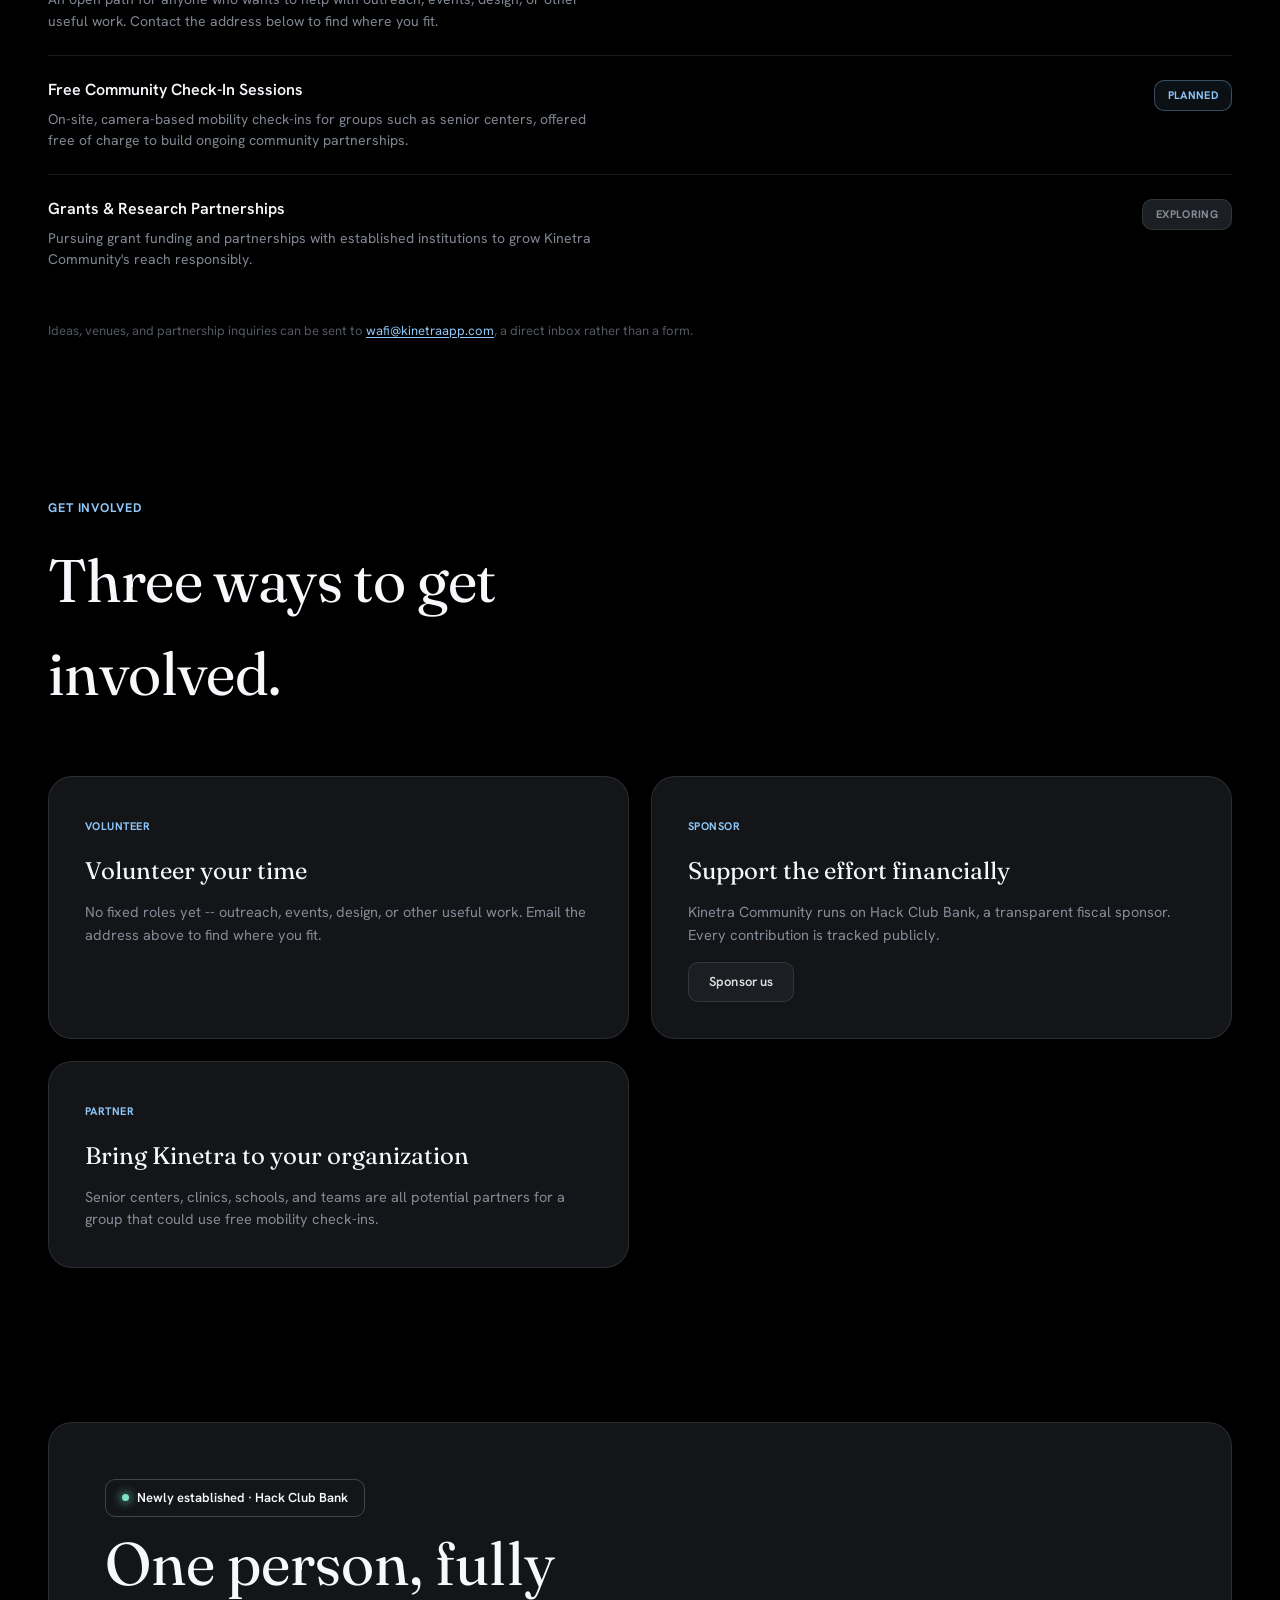
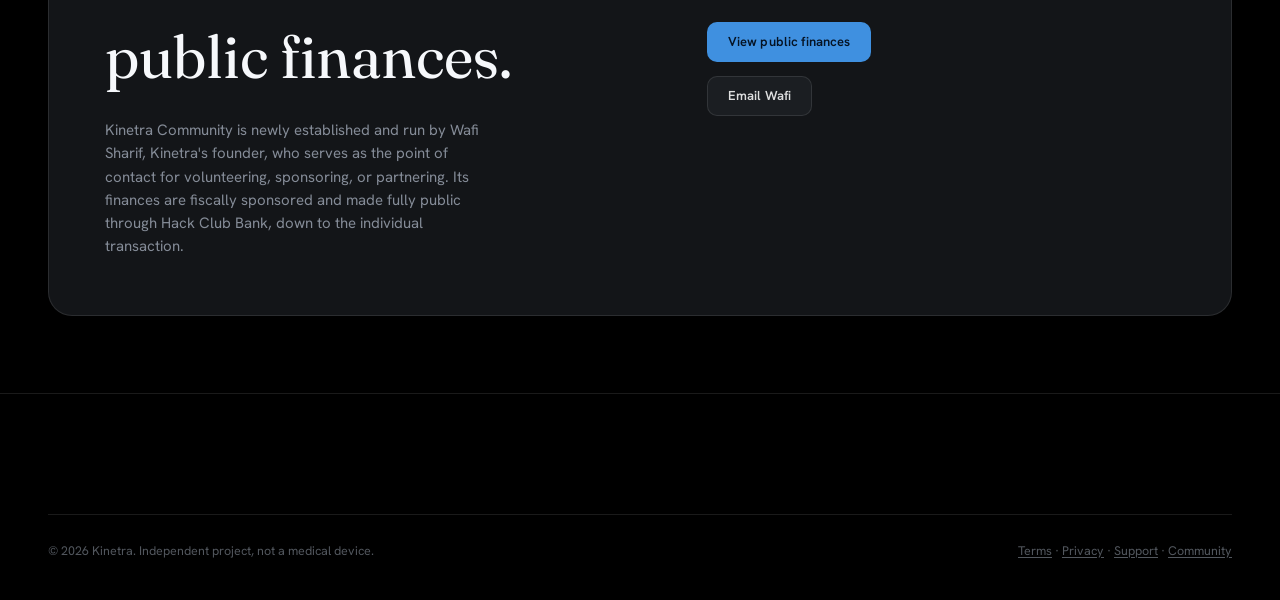
==== commit ea0ec542: "Make site copy formal outside the homepage hero Rewords headlines and body copy on the homepage (bel" ====
--- a/community/index.html
+++ b/community/index.html
@@ -31,6 +31,7 @@
           <a href="../#tasks">Task Coverage</a>
           <a href="../#product">Product</a>
           <a href="../#capabilities">Capabilities</a>
+          <a href="../#proof">Built in the Open</a>
         </div>
       </div>
       <div class="nav-dropdown">
@@ -53,6 +54,8 @@
           <a href="../#status">Status</a>
           <a href="../support/">Support</a>
           <a href="../community/">Kinetra Community</a>
+          <a href="../partners/">Partners</a>
+          <a href="../security/">Security</a>
         </div>
       </div>
       <a href="../dashboard/">Dashboard</a>
@@ -87,8 +90,8 @@
       <a href="../" class="legal-back">&larr; Back to Kinetra</a>
       <div class="section-head">
         <span class="eyebrow">Kinetra Community</span>
-        <h1>The volunteer side of Kinetra.</h1>
-        <p>Kinetra itself is a one-person build. Kinetra Community is the effort to grow past that: free movement check-ins for real people, open volunteer involvement, and funding that's fully visible to anyone who wants to look.</p>
+        <h1>The volunteer effort behind Kinetra.</h1>
+        <p>Kinetra itself is a one-person build. Kinetra Community is a separate effort to extend its reach: free movement check-ins for the public, open volunteer involvement, and funding that is fully visible to anyone who wants to review it.</p>
       </div>
       <div class="hero-cta-row">
         <a class="btn btn-primary" href="https://hcb.hackclub.com/donations/start/kinetra-community" target="_blank" rel="noopener">Sponsor us</a>
@@ -102,41 +105,41 @@
     <div class="wrap">
       <div class="section-head reveal">
         <span class="eyebrow">Why it exists</span>
-        <h2>Built by one person. Meant for more than one.</h2>
-        <p>Everything else on this site is Kinetra the product. Kinetra Community is the nonprofit-style effort around it -- bringing free movement check-ins to people who'd benefit from them, starting with places like senior and community centers, and opening the door for anyone who wants to help build that.</p>
+        <h2>Built by one person, intended to serve more than one.</h2>
+        <p>Everything else on this site concerns Kinetra the product. Kinetra Community is a nonprofit-style effort built around it, bringing free movement check-ins to people who would benefit from them, beginning with places such as senior and community centers, and open to anyone who wants to help build it.</p>
       </div>
 
       <div class="roadmap-list reveal">
         <div class="roadmap-row">
           <div>
             <div class="roadmap-title">Transparent Finances</div>
-            <p class="roadmap-desc">Every dollar in and out is public, through Hack Club Bank's fiscal sponsorship program -- not a promise, a live ledger anyone can check.</p>
+            <p class="roadmap-desc">Every dollar in and out is public through Hack Club Bank's fiscal sponsorship program: a live ledger that anyone can review.</p>
           </div>
           <div class="roadmap-tag tag-live">Live</div>
         </div>
         <div class="roadmap-row">
           <div>
             <div class="roadmap-title">Volunteer Program</div>
-            <p class="roadmap-desc">An open door for anyone who wants to help -- outreach, events, design, whatever's useful. Reach out and we'll figure out where you fit.</p>
+            <p class="roadmap-desc">An open path for anyone who wants to help with outreach, events, design, or other useful work. Contact the address below to find where you fit.</p>
           </div>
           <div class="roadmap-tag tag-planned">Planned</div>
         </div>
         <div class="roadmap-row">
           <div>
             <div class="roadmap-title">Free Community Check-In Sessions</div>
-            <p class="roadmap-desc">On-site, camera-based mobility check-ins for groups like senior centers, run for free as a way to build real, ongoing community partnerships.</p>
+            <p class="roadmap-desc">On-site, camera-based mobility check-ins for groups such as senior centers, offered free of charge to build ongoing community partnerships.</p>
           </div>
           <div class="roadmap-tag tag-planned">Planned</div>
         </div>
         <div class="roadmap-row">
           <div>
             <div class="roadmap-title">Grants &amp; Research Partnerships</div>
-            <p class="roadmap-desc">Pursuing grant funding and partnerships with real institutions to grow Kinetra Community's reach responsibly, not just its headline.</p>
+            <p class="roadmap-desc">Pursuing grant funding and partnerships with established institutions to grow Kinetra Community's reach responsibly.</p>
           </div>
           <div class="roadmap-tag tag-exploring">Exploring</div>
         </div>
       </div>
-      <p class="roadmap-note">Have an idea, a venue, or a reason to partner up? <a href="mailto:wafi@kinetraapp.com" class="inline-link">wafi@kinetraapp.com</a> -- that's a real inbox, not a form.</p>
+      <p class="roadmap-note">Ideas, venues, and partnership inquiries can be sent to <a href="mailto:wafi@kinetraapp.com" class="inline-link">wafi@kinetraapp.com</a>, a direct inbox rather than a form.</p>
     </div>
   </section>
 
@@ -145,24 +148,24 @@
     <div class="wrap">
       <div class="section-head reveal">
         <span class="eyebrow">Get Involved</span>
-        <h2>Three ways in.</h2>
+        <h2>Three ways to get involved.</h2>
       </div>
       <div class="product-grid">
         <div class="product-card reveal">
           <span class="tag">Volunteer</span>
-          <h3>Lend a hand</h3>
-          <p>No fixed roles yet -- outreach, events, design, anything useful. Email and we'll figure out where you fit.</p>
+          <h3>Volunteer your time</h3>
+          <p>No fixed roles yet -- outreach, events, design, or other useful work. Email the address above to find where you fit.</p>
         </div>
         <div class="product-card reveal">
           <span class="tag">Sponsor</span>
-          <h3>Fund the mission</h3>
+          <h3>Support the effort financially</h3>
           <p>Kinetra Community runs on Hack Club Bank, a transparent fiscal sponsor. Every contribution is tracked publicly.</p>
           <a class="btn btn-secondary" href="https://hcb.hackclub.com/donations/start/kinetra-community" target="_blank" rel="noopener" style="margin-top:16px;">Sponsor us</a>
         </div>
         <div class="product-card reveal">
           <span class="tag">Partner</span>
-          <h3>Bring Kinetra to your community</h3>
-          <p>Senior centers, clinics, schools, teams -- if there's a group that could use free mobility check-ins, let's talk.</p>
+          <h3>Bring Kinetra to your organization</h3>
+          <p>Senior centers, clinics, schools, and teams are all potential partners for a group that could use free mobility check-ins.</p>
         </div>
       </div>
     </div>
@@ -173,9 +176,9 @@
     <div class="wrap">
       <div class="status-card reveal">
         <div>
-          <span class="status-pill"><span class="dot"></span>Just getting started &middot; Hack Club Bank</span>
-          <h2>One person, fully public books.</h2>
-          <p>Kinetra Community is brand new and run by Wafi Sharif, Kinetra's founder -- he's the point of contact for volunteering, sponsoring, or partnering. Its finances are fiscally sponsored and made fully public through Hack Club Bank, down to the transaction.</p>
+          <span class="status-pill"><span class="dot"></span>Newly established &middot; Hack Club Bank</span>
+          <h2>One person, fully public finances.</h2>
+          <p>Kinetra Community is newly established and run by Wafi Sharif, Kinetra's founder, who serves as the point of contact for volunteering, sponsoring, or partnering. Its finances are fiscally sponsored and made fully public through Hack Club Bank, down to the individual transaction.</p>
         </div>
         <div class="status-actions">
           <a class="btn btn-primary" href="https://hcb.hackclub.com/kinetra-community" target="_blank" rel="noopener">View public finances</a>
--- a/css/style.css
+++ b/css/style.css
@@ -614,6 +614,149 @@
 }
 
 /* ==========================================================================
+   Hero sign-up card -- a real account-creation form, front and center in
+   the hero rather than tucked behind the "Sign in" nav link. Posts straight
+   to the same backend and localStorage keys the dashboard page uses (see
+   js/home-signup.js), so finishing it here drops you into an already
+   signed-in dashboard, no second login required.
+   ========================================================================== */
+.hero-signup {
+  margin-top: 30px;
+  max-width: 420px;
+  background: var(--surface-1);
+  border: 1px solid var(--line-soft);
+  border-radius: var(--radius-card-lg);
+  padding: 22px 24px;
+}
+
+.hero-signup-head {
+  display: flex;
+  flex-direction: column;
+  gap: 4px;
+  margin-bottom: 16px;
+}
+
+.hero-signup-head strong {
+  font-size: 15px;
+  color: var(--ink-strong);
+  font-weight: 700;
+}
+
+.hero-signup-head span {
+  font-size: 13px;
+  color: var(--ink-faint);
+}
+
+.hero-signup-form {
+  display: flex;
+  flex-direction: column;
+  gap: 10px;
+}
+
+.hero-signup-form input {
+  box-sizing: border-box;
+  width: 100%;
+  background: rgba(255, 255, 255, 0.03);
+  border: 1px solid var(--line-soft);
+  border-radius: var(--radius-control);
+  padding: 11px 13px;
+  color: var(--ink-strong);
+  font-size: 14.5px;
+  font-family: var(--font-body);
+}
+
+.hero-signup-form input:focus {
+  outline: 2px solid var(--brand);
+  outline-offset: 1px;
+}
+
+.hero-signup-form .btn {
+  width: 100%;
+  margin-top: 4px;
+}
+
+.hero-signup-form .btn:disabled {
+  opacity: 0.6;
+  cursor: default;
+}
+
+.hero-signup-error,
+.hero-signup-success {
+  display: none;
+  margin-top: 12px;
+  border-radius: 8px;
+  padding: 10px 12px;
+  font-size: 13px;
+}
+
+.hero-signup-error {
+  color: #fca5a5;
+  background: rgba(220, 38, 38, 0.1);
+  border: 1px solid rgba(220, 38, 38, 0.3);
+}
+
+.hero-signup-success {
+  color: #86efac;
+  background: rgba(34, 197, 94, 0.1);
+  border: 1px solid rgba(34, 197, 94, 0.3);
+}
+
+.hero-signup-note {
+  margin-top: 14px;
+  font-size: 12.5px;
+  color: var(--ink-faint);
+}
+
+/* ==========================================================================
+   Proof / "built in the open" section (reuses .product-card)
+   ========================================================================== */
+.proof-grid {
+  display: grid;
+  grid-template-columns: repeat(3, 1fr);
+  gap: 22px;
+}
+
+.proof-card-meta {
+  margin-top: 16px;
+  display: flex;
+  gap: 18px;
+  flex-wrap: wrap;
+}
+
+.proof-stat {
+  font-size: 12px;
+  color: var(--ink-muted);
+}
+
+.proof-stat strong {
+  display: block;
+  font-family: var(--font-display);
+  font-size: 22px;
+  font-weight: 400;
+  color: var(--ink-strong);
+  font-variant-numeric: tabular-nums;
+}
+
+.proof-quote {
+  margin: 14px 0 0;
+  padding: 14px 16px;
+  background: var(--surface-2);
+  border-left: 2px solid var(--brand);
+  border-radius: 0 10px 10px 0;
+  font-size: 13.5px;
+  font-style: italic;
+  color: var(--ink-body);
+}
+
+.proof-quote cite {
+  display: block;
+  margin-top: 8px;
+  font-style: normal;
+  font-size: 11.5px;
+  color: var(--ink-faint);
+}
+
+/* ==========================================================================
    Compatibility row (was an auto-scrolling marquee -- a static wrapped row
    reads as a plain fact about the app rather than a borrowed "logo ticker"
    template piece, and it doesn't fight the reader's eye while they're
@@ -1227,6 +1370,69 @@
 }
 
 /* ==========================================================================
+   Latest Updates (a real, dated changelog -- not a vanity metric)
+   ========================================================================== */
+.updates-list {
+  display: flex;
+  flex-direction: column;
+}
+
+.update-row {
+  position: relative;
+  display: grid;
+  grid-template-columns: 140px 1fr;
+  gap: 24px;
+  padding: 22px 0 22px 28px;
+  border-left: 1px solid var(--line-soft);
+}
+
+.update-row:first-child {
+  padding-top: 2px;
+}
+
+.update-row:last-child {
+  padding-bottom: 0;
+  border-left-color: transparent;
+}
+
+.update-dot {
+  position: absolute;
+  left: -5px;
+  top: 26px;
+  width: 9px;
+  height: 9px;
+  border-radius: 50%;
+  background: var(--brand);
+  box-shadow: 0 0 0 4px var(--surface-base);
+}
+
+.update-row:first-child .update-dot {
+  top: 6px;
+}
+
+.update-date {
+  font-size: 13px;
+  font-weight: 600;
+  color: var(--ink-faint);
+  letter-spacing: 0.02em;
+  padding-top: 2px;
+  white-space: nowrap;
+}
+
+.update-title {
+  font-size: 16px;
+  font-weight: 600;
+  color: var(--ink-strong);
+  margin-bottom: 6px;
+}
+
+.update-desc {
+  font-size: 14px;
+  color: var(--ink-muted);
+  max-width: 560px;
+}
+
+/* ==========================================================================
    Footer
    ========================================================================== */
 .site-footer {
@@ -1323,6 +1529,10 @@
     grid-template-columns: 1fr;
   }
 
+  .proof-grid {
+    grid-template-columns: 1fr;
+  }
+
   .deepdive-top {
     grid-template-columns: 1fr;
     gap: 28px;
@@ -1371,6 +1581,11 @@
 
   .roadmap-tag {
     margin-top: 0;
+  }
+
+  .update-row {
+    grid-template-columns: 1fr;
+    gap: 6px;
   }
 }
 
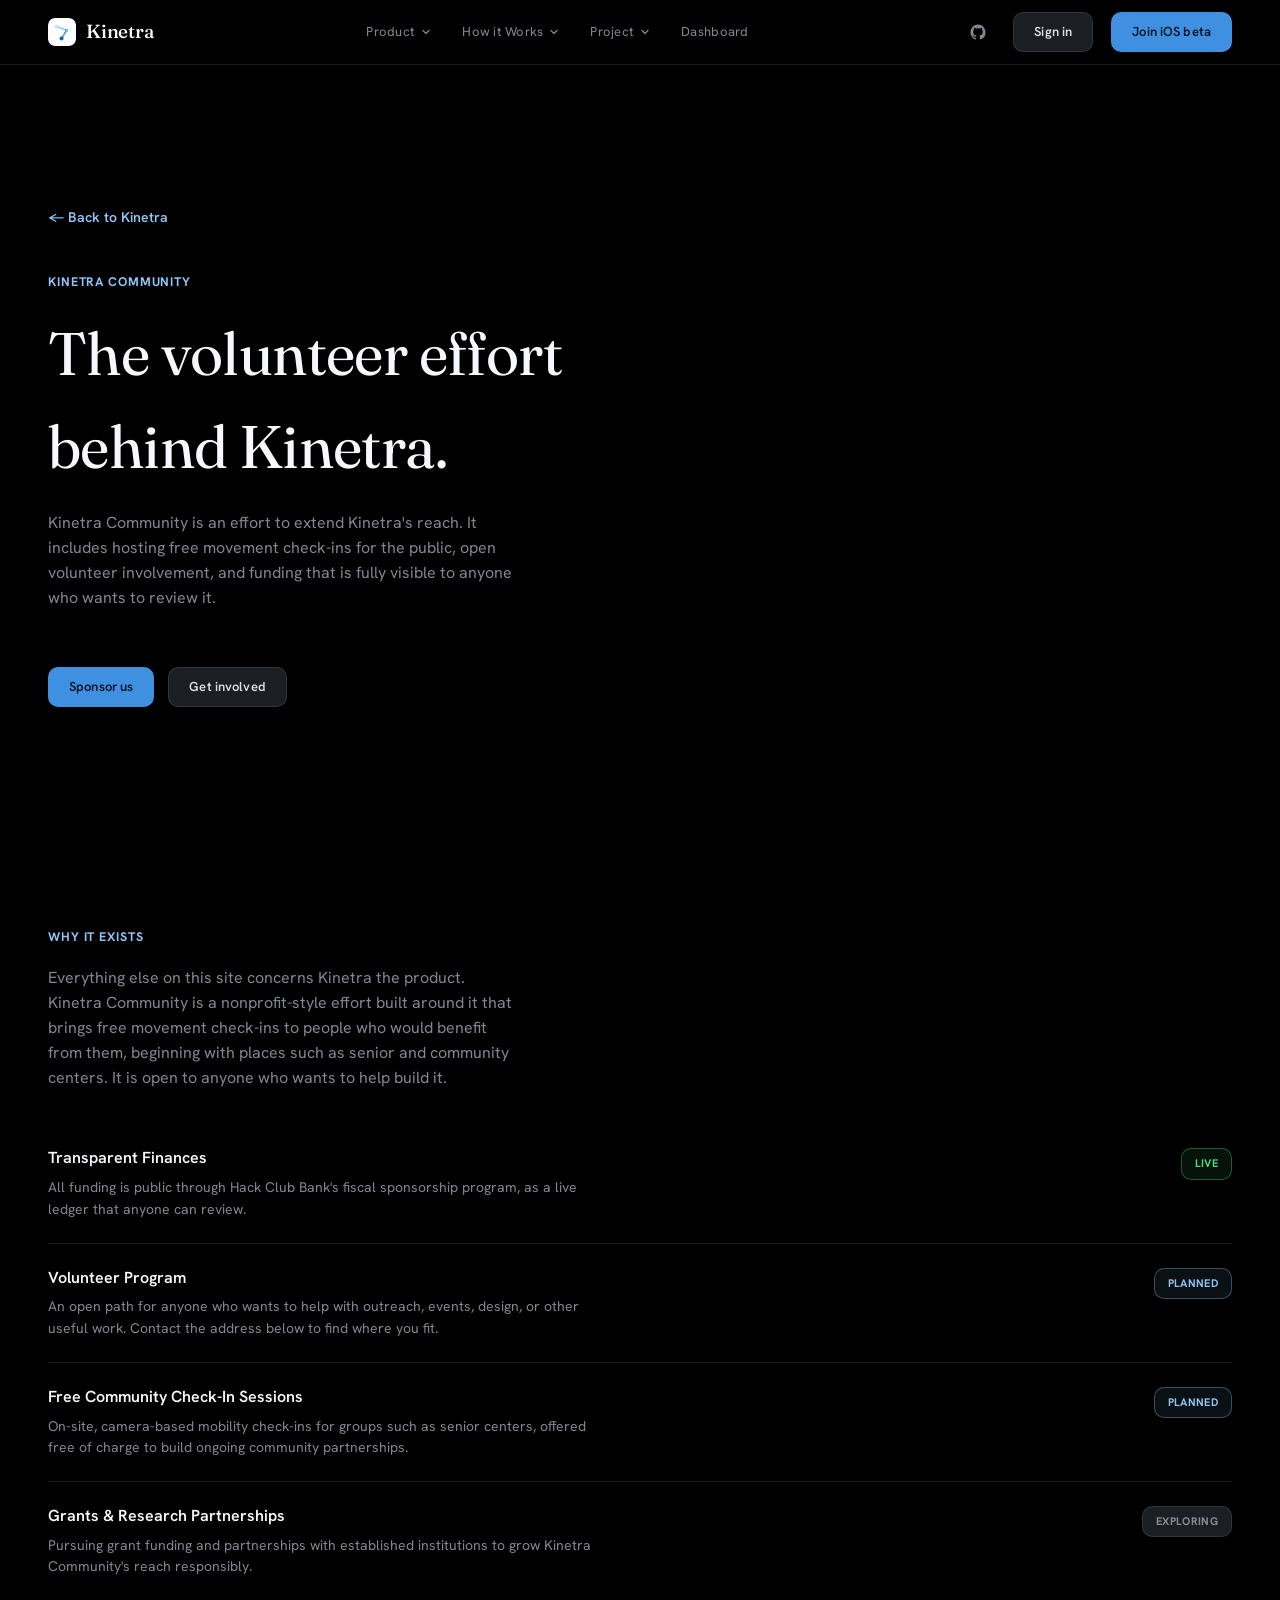
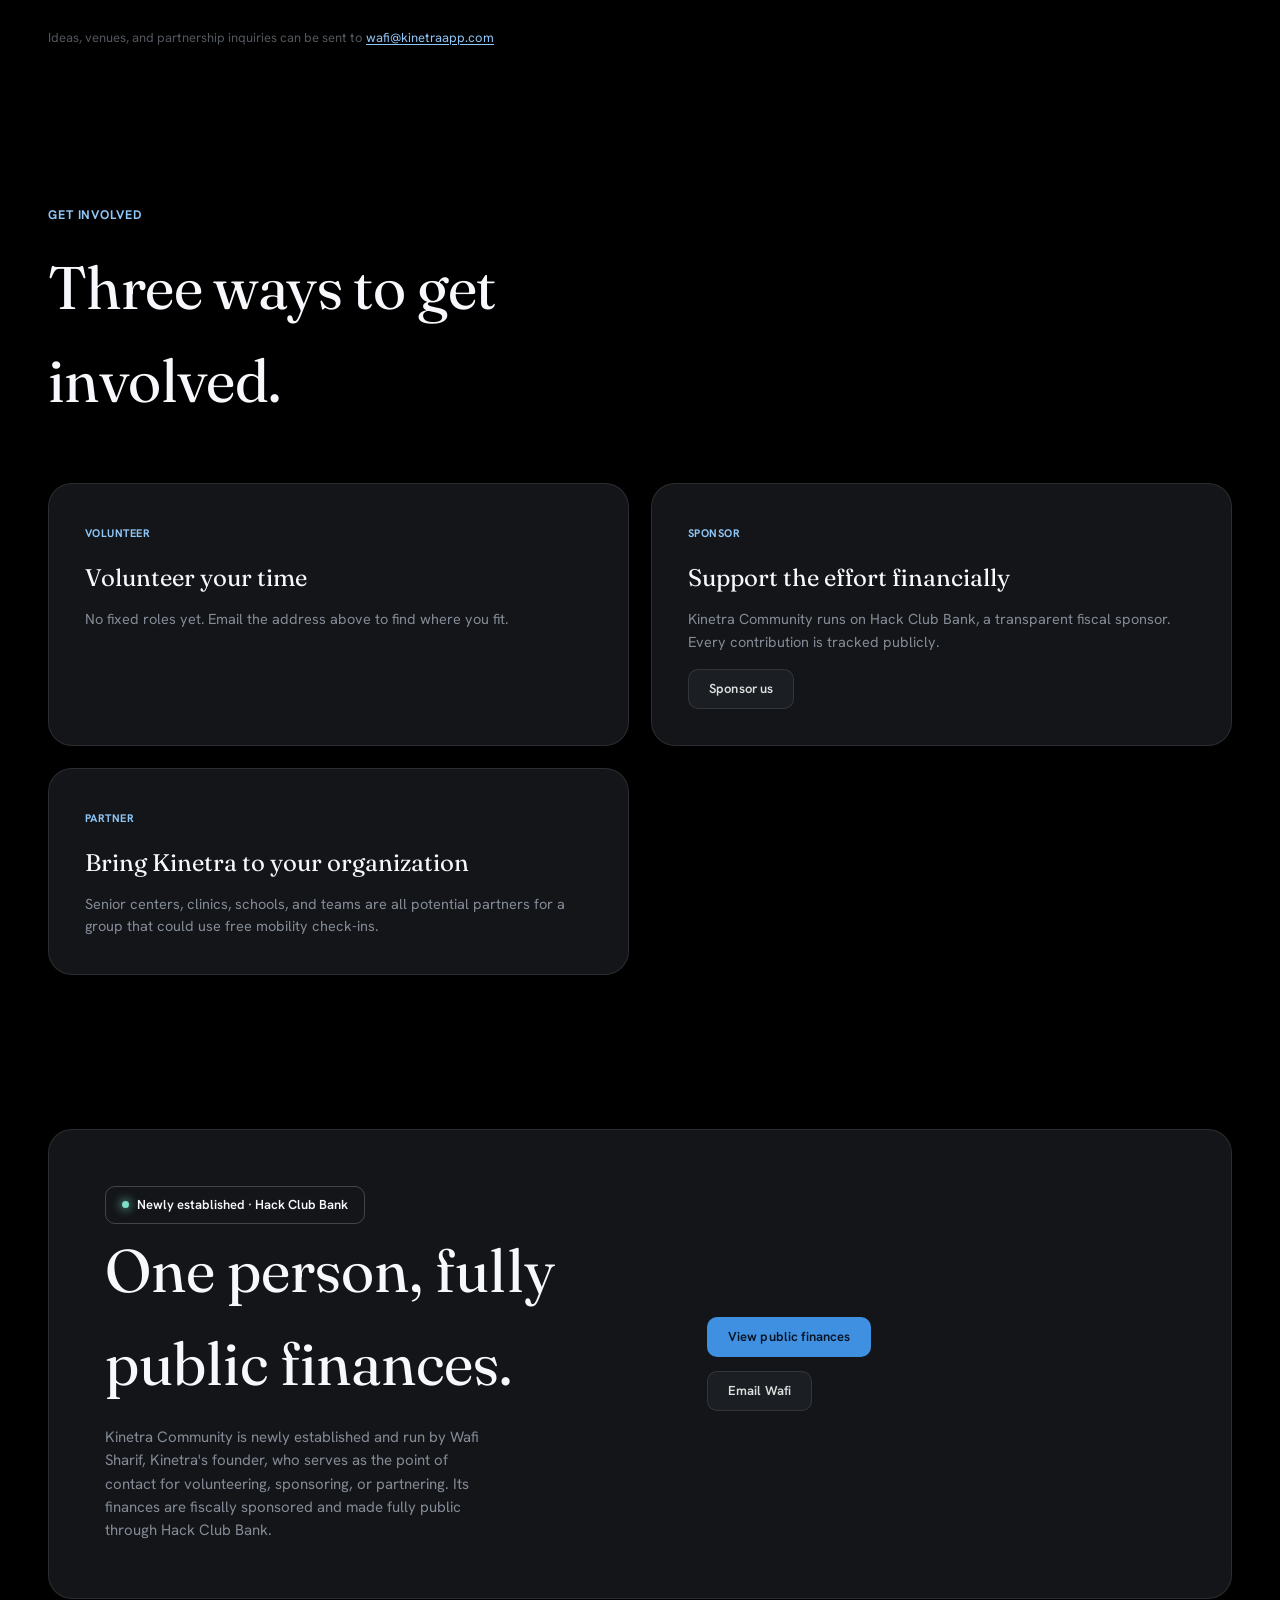
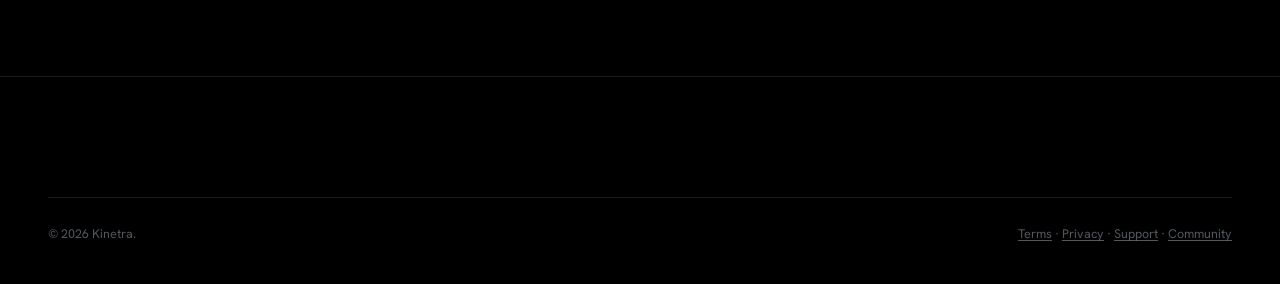
==== commit 64ea4377: "Update index.html" ====
--- a/community/index.html
+++ b/community/index.html
@@ -91,7 +91,7 @@
       <div class="section-head">
         <span class="eyebrow">Kinetra Community</span>
         <h1>The volunteer effort behind Kinetra.</h1>
-        <p>Kinetra itself is a one-person build. Kinetra Community is a separate effort to extend its reach: free movement check-ins for the public, open volunteer involvement, and funding that is fully visible to anyone who wants to review it.</p>
+        <p>Kinetra Community is an effort to extend Kinetra's reach. It includes hosting free movement check-ins for the public, open volunteer involvement, and funding that is fully visible to anyone who wants to review it.</p>
       </div>
       <div class="hero-cta-row">
         <a class="btn btn-primary" href="https://hcb.hackclub.com/donations/start/kinetra-community" target="_blank" rel="noopener">Sponsor us</a>
@@ -105,15 +105,14 @@
     <div class="wrap">
       <div class="section-head reveal">
         <span class="eyebrow">Why it exists</span>
-        <h2>Built by one person, intended to serve more than one.</h2>
-        <p>Everything else on this site concerns Kinetra the product. Kinetra Community is a nonprofit-style effort built around it, bringing free movement check-ins to people who would benefit from them, beginning with places such as senior and community centers, and open to anyone who wants to help build it.</p>
+        <p>Everything else on this site concerns Kinetra the product. Kinetra Community is a nonprofit-style effort built around it that brings free movement check-ins to people who would benefit from them, beginning with places such as senior and community centers. It is open to anyone who wants to help build it.</p>
       </div>
 
       <div class="roadmap-list reveal">
         <div class="roadmap-row">
           <div>
             <div class="roadmap-title">Transparent Finances</div>
-            <p class="roadmap-desc">Every dollar in and out is public through Hack Club Bank's fiscal sponsorship program: a live ledger that anyone can review.</p>
+            <p class="roadmap-desc">All funding is public through Hack Club Bank's fiscal sponsorship program, as a live ledger that anyone can review.</p>
           </div>
           <div class="roadmap-tag tag-live">Live</div>
         </div>
@@ -139,7 +138,7 @@
           <div class="roadmap-tag tag-exploring">Exploring</div>
         </div>
       </div>
-      <p class="roadmap-note">Ideas, venues, and partnership inquiries can be sent to <a href="mailto:wafi@kinetraapp.com" class="inline-link">wafi@kinetraapp.com</a>, a direct inbox rather than a form.</p>
+      <p class="roadmap-note">Ideas, venues, and partnership inquiries can be sent to <a href="mailto:wafi@kinetraapp.com" class="inline-link">wafi@kinetraapp.com</a></p>
     </div>
   </section>
 
@@ -154,7 +153,7 @@
         <div class="product-card reveal">
           <span class="tag">Volunteer</span>
           <h3>Volunteer your time</h3>
-          <p>No fixed roles yet -- outreach, events, design, or other useful work. Email the address above to find where you fit.</p>
+          <p>No fixed roles yet. Email the address above to find where you fit.</p>
         </div>
         <div class="product-card reveal">
           <span class="tag">Sponsor</span>
@@ -178,7 +177,7 @@
         <div>
           <span class="status-pill"><span class="dot"></span>Newly established &middot; Hack Club Bank</span>
           <h2>One person, fully public finances.</h2>
-          <p>Kinetra Community is newly established and run by Wafi Sharif, Kinetra's founder, who serves as the point of contact for volunteering, sponsoring, or partnering. Its finances are fiscally sponsored and made fully public through Hack Club Bank, down to the individual transaction.</p>
+          <p>Kinetra Community is newly established and run by Wafi Sharif, Kinetra's founder, who serves as the point of contact for volunteering, sponsoring, or partnering. Its finances are fiscally sponsored and made fully public through Hack Club Bank.</p>
         </div>
         <div class="status-actions">
           <a class="btn btn-primary" href="https://hcb.hackclub.com/kinetra-community" target="_blank" rel="noopener">View public finances</a>
@@ -193,7 +192,7 @@
 <footer class="site-footer">
   <div class="wrap">
     <div class="footer-bottom">
-      <span>&copy; 2026 Kinetra. Independent project, not a medical device.</span>
+      <span>&copy; 2026 Kinetra.</span>
       <span><a class="inline-link" href="../terms/">Terms</a> &middot; <a class="inline-link" href="../privacy/">Privacy</a> &middot; <a class="inline-link" href="../support/">Support</a> &middot; <a class="inline-link" href="../community/">Community</a></span>
     </div>
   </div>
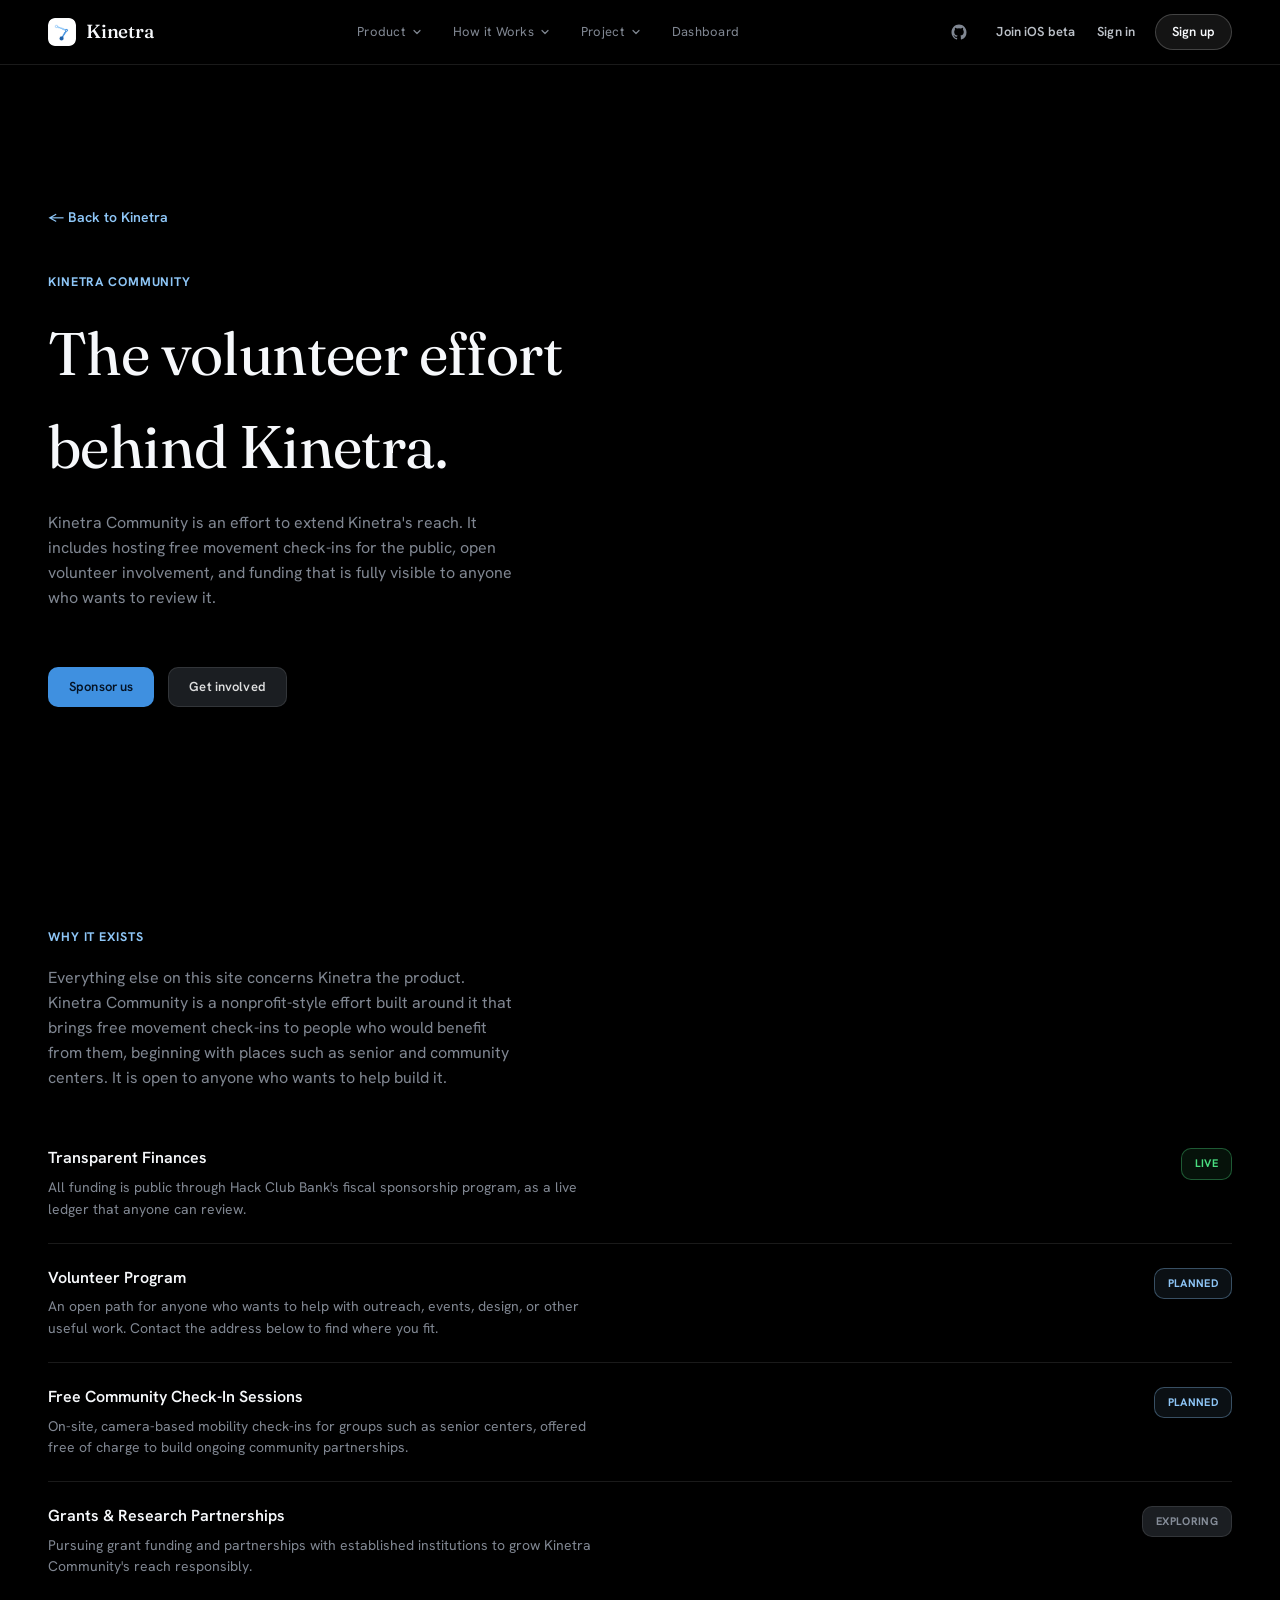
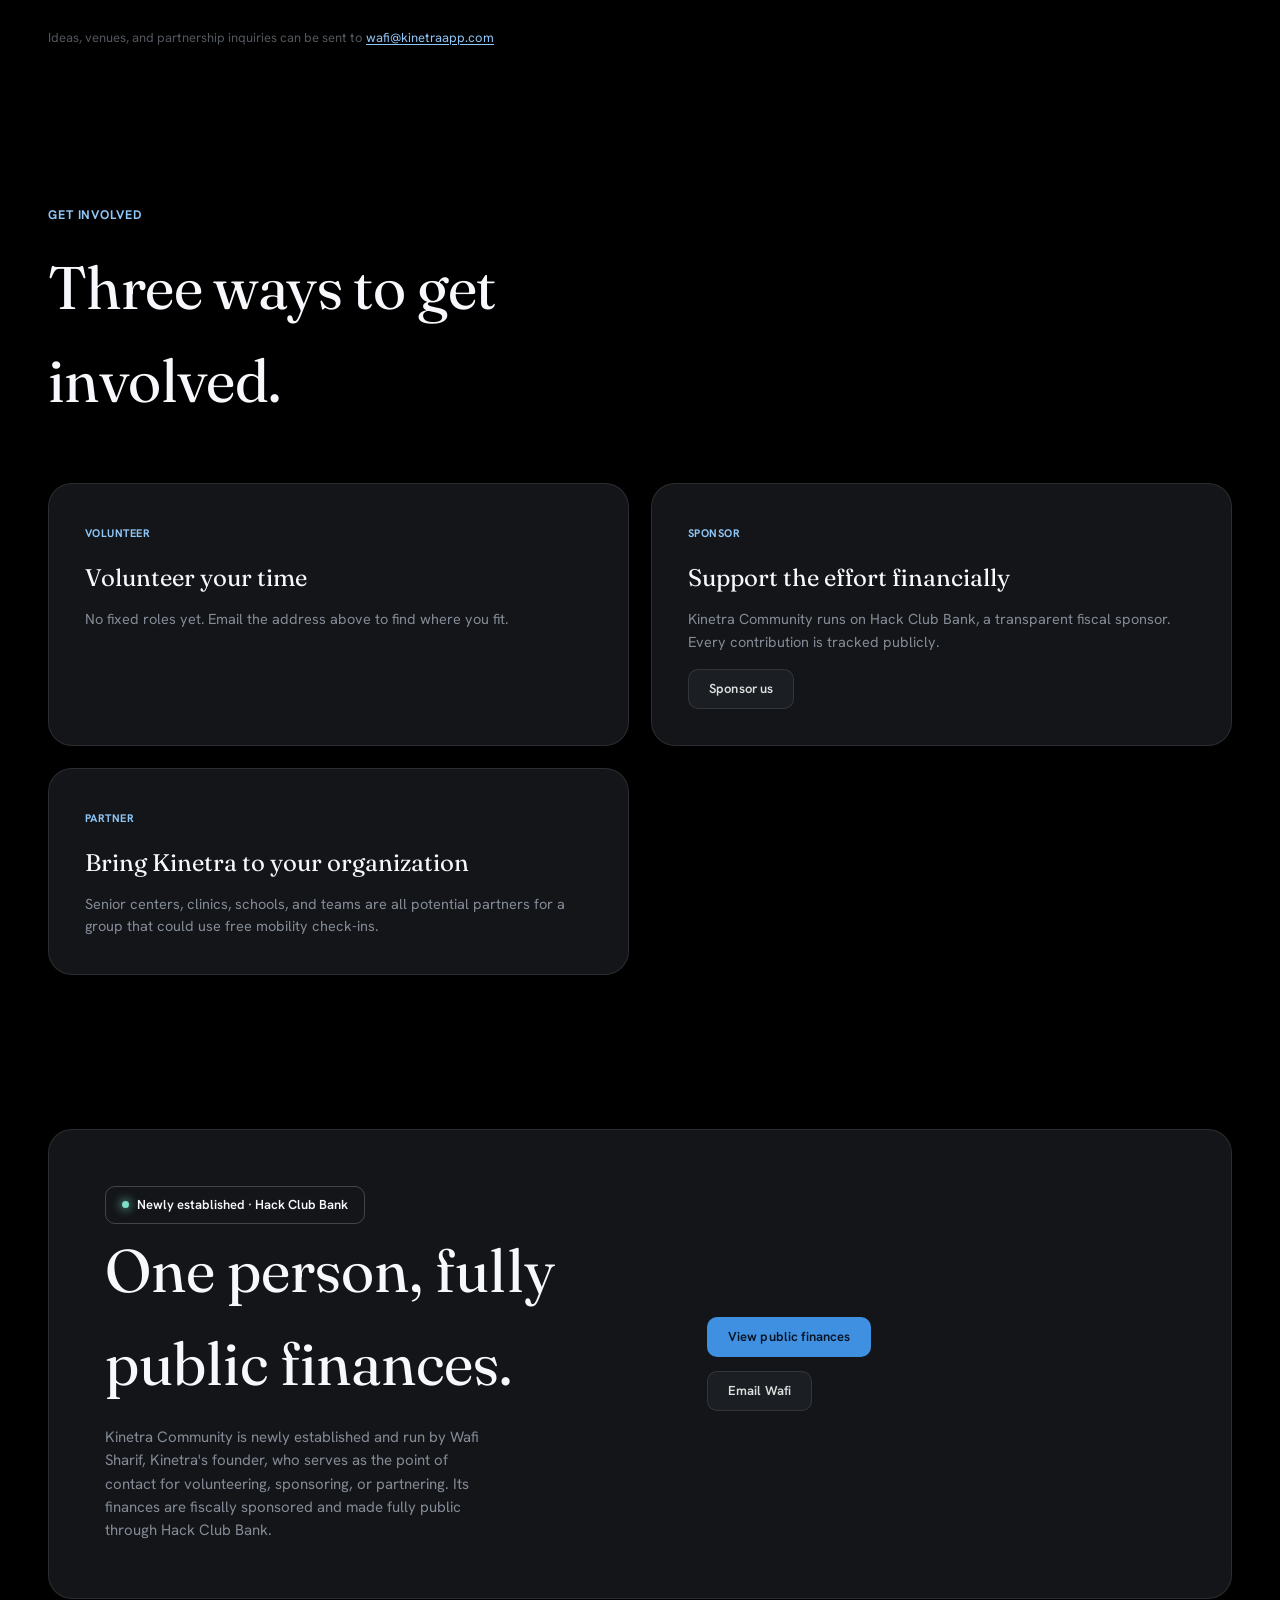
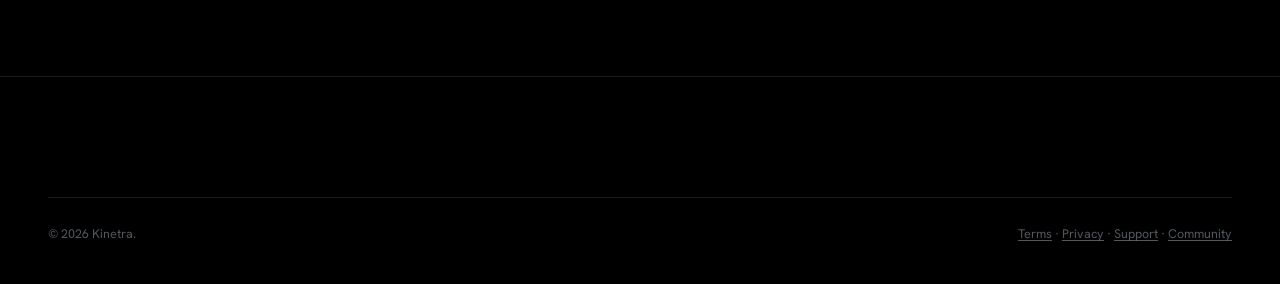
==== commit 606b05db: "Header: Sign in + Sign up like cua.ai, swap to Dashboard when signed in" ====
--- a/community/index.html
+++ b/community/index.html
@@ -11,6 +11,7 @@
 <link href="https://fonts.googleapis.com/css2?family=Fraunces:ital,wght@0,400;0,500;0,600;1,400;1,500&family=Hanken+Grotesk:wght@400;500;600;700;800&display=swap" rel="stylesheet" />
 <link rel="stylesheet" href="../css/style.css" />
 <link rel="stylesheet" href="../css/legal.css" />
+  <script>try{if(localStorage.getItem("kinetra_dashboard_token_v1"))document.documentElement.classList.add("is-signed-in")}catch(e){}</script>
 </head>
 <body>
 
@@ -60,7 +61,8 @@
       </div>
       <a href="../dashboard/">Dashboard</a>
       <div class="nav-mobile-extra">
-        <a class="btn btn-secondary nav-signin" href="../dashboard/">Sign in</a>
+        <a class="btn btn-secondary nav-signin" data-auth="out" href="../dashboard/">Sign in</a>
+        <a class="btn btn-secondary nav-beta-mobile" href="https://apps.apple.com" target="_blank" rel="noopener">Join iOS beta</a>
         <a class="nav-mobile-github" href="https://github.com/wafisharif/kinetra" target="_blank" rel="noopener"><svg viewBox="0 0 24 24" width="16" height="16" fill="currentColor"><path d="M12 2C6.48 2 2 6.58 2 12.25c0 4.53 2.87 8.37 6.84 9.73.5.1.68-.22.68-.49 0-.24-.01-.87-.01-1.71-2.78.62-3.37-1.37-3.37-1.37-.46-1.2-1.11-1.52-1.11-1.52-.91-.64.07-.63.07-.63 1 .07 1.53 1.05 1.53 1.05.89 1.56 2.34 1.11 2.91.85.09-.66.35-1.11.63-1.37-2.22-.26-4.56-1.14-4.56-5.06 0-1.12.39-2.03 1.03-2.75-.1-.26-.45-1.31.1-2.72 0 0 .84-.28 2.75 1.05a9.36 9.36 0 0 1 5 0c1.91-1.33 2.75-1.05 2.75-1.05.55 1.41.2 2.46.1 2.72.64.72 1.03 1.63 1.03 2.75 0 3.93-2.34 4.79-4.57 5.05.36.32.68.94.68 1.9 0 1.37-.01 2.47-.01 2.81 0 .27.18.6.69.49A10.26 10.26 0 0 0 22 12.25C22 6.58 17.52 2 12 2Z"/></svg> View on GitHub</a>
       </div>
     </nav>
@@ -71,8 +73,10 @@
             d="M12 2C6.48 2 2 6.58 2 12.25c0 4.53 2.87 8.37 6.84 9.73.5.1.68-.22.68-.49 0-.24-.01-.87-.01-1.71-2.78.62-3.37-1.37-3.37-1.37-.46-1.2-1.11-1.52-1.11-1.52-.91-.64.07-.63.07-.63 1 .07 1.53 1.05 1.53 1.05.89 1.56 2.34 1.11 2.91.85.09-.66.35-1.11.63-1.37-2.22-.26-4.56-1.14-4.56-5.06 0-1.12.39-2.03 1.03-2.75-.1-.26-.45-1.31.1-2.72 0 0 .84-.28 2.75 1.05a9.36 9.36 0 0 1 5 0c1.91-1.33 2.75-1.05 2.75-1.05.55 1.41.2 2.46.1 2.72.64.72 1.03 1.63 1.03 2.75 0 3.93-2.34 4.79-4.57 5.05.36.32.68.94.68 1.9 0 1.37-.01 2.47-.01 2.81 0 .27.18.6.69.49A10.26 10.26 0 0 0 22 12.25C22 6.58 17.52 2 12 2Z" />
         </svg>
       </a>
-      <a class="btn btn-secondary nav-signin" href="../dashboard/">Sign in</a>
-      <a class="btn btn-primary" href="https://apps.apple.com" target="_blank" rel="noopener">Join iOS beta</a>
+      <a class="nav-text-link nav-beta" href="https://apps.apple.com" target="_blank" rel="noopener">Join iOS beta</a>
+      <a class="nav-text-link nav-signin" data-auth="out" href="../dashboard/">Sign in</a>
+      <a class="nav-pill nav-signup" data-auth="out" href="../dashboard/?mode=signup">Sign up</a>
+      <a class="nav-pill nav-dashboard" data-auth="in" href="../dashboard/">Dashboard</a>
       <button class="nav-toggle" aria-label="Menu">
         <svg viewBox="0 0 24 24" width="20" height="20" fill="none" stroke="currentColor" stroke-width="2">
           <path d="M3 6h18M3 12h18M3 18h18" />
--- a/css/style.css
+++ b/css/style.css
@@ -1643,7 +1643,8 @@
      strip keeps only the primary CTA and the hamburger; Sign in and
      GitHub move into the opened mobile menu instead of disappearing. */
   .nav-actions .icon-btn,
-  .nav-actions .nav-signin {
+  .nav-actions .nav-signin,
+  .nav-actions .nav-beta {
     display: none;
   }
 
@@ -1658,7 +1659,7 @@
     border-top: 1px solid var(--line-soft);
   }
 
-  .nav-mobile-extra .nav-signin {
+  .nav-mobile-extra .btn {
     width: 100%;
   }
 
@@ -1696,4 +1697,125 @@
   .feature-list.cols-6 {
     grid-template-columns: 1fr;
   }
-}+}
+
+/* ==========================================================================
+   Partners page logo grid
+   ========================================================================== */
+.partner-grid {
+  list-style: none;
+  margin: 0;
+  padding: 0;
+  display: grid;
+  grid-template-columns: repeat(3, minmax(0, 1fr));
+  gap: 16px;
+}
+
+.partner-tile {
+  border: 1px solid var(--line-soft);
+  border-radius: var(--radius-card-lg);
+  background: var(--surface-1);
+  min-height: 190px;
+  padding: 36px 24px 24px;
+  display: flex;
+  flex-direction: column;
+  align-items: center;
+  justify-content: space-between;
+  gap: 24px;
+  text-align: center;
+  transition: border-color 0.2s ease, background 0.2s ease;
+}
+
+.partner-tile:hover {
+  border-color: var(--line-strong);
+  background: var(--surface-card-hover);
+}
+
+.partner-logo {
+  display: block;
+  height: 48px;
+  width: auto;
+  max-width: 100%;
+  object-fit: contain;
+  margin: auto 0;
+  filter: brightness(0) invert(1);
+  opacity: 0.92;
+}
+
+.partner-wordmark {
+  margin: auto 0;
+  font-family: var(--font-display);
+  font-weight: 400;
+  font-size: 24px;
+  line-height: 1.05;
+  letter-spacing: -0.01em;
+  color: var(--ink-strong);
+  opacity: 0.92;
+}
+
+.partner-name {
+  font-size: 13px;
+  line-height: 1.4;
+  color: var(--ink-muted);
+}
+
+@media (max-width: 980px) {
+  .partner-grid { grid-template-columns: repeat(2, minmax(0, 1fr)); }
+}
+
+@media (max-width: 520px) {
+  .partner-grid { grid-template-columns: 1fr; }
+  .partner-tile { min-height: 160px; }
+  .partner-logo { height: 40px; }
+}
+
+
+/* ==========================================================================
+   Header auth buttons (Sign in text link + Sign up pill, swapped for a
+   Dashboard pill when signed in). <html class="is-signed-in"> is set by a
+   tiny inline script in each page's <head>, so the right buttons show on
+   first paint with no flash.
+   ========================================================================== */
+.nav-text-link {
+  font-size: 13px;
+  font-weight: 600;
+  letter-spacing: 0.01em;
+  color: var(--ink-body);
+  padding: 8px 2px;
+  white-space: nowrap;
+  transition: color 0.2s ease;
+}
+
+.nav-text-link:hover {
+  color: var(--ink-strong);
+}
+
+.nav-pill {
+  display: inline-flex;
+  align-items: center;
+  justify-content: center;
+  height: 36px;
+  padding-inline: 16px;
+  border-radius: 999px;
+  font-size: 13px;
+  font-weight: 600;
+  letter-spacing: 0.01em;
+  white-space: nowrap;
+  color: var(--ink-strong);
+  background: rgba(255, 255, 255, 0.08);
+  border: 1px solid var(--line-strong);
+  transition: background 0.2s ease, border-color 0.2s ease;
+}
+
+.nav-pill:hover {
+  background: rgba(255, 255, 255, 0.14);
+  border-color: rgba(255, 255, 255, 0.36);
+}
+
+.is-signed-in [data-auth="out"] {
+  display: none !important;
+}
+
+html:not(.is-signed-in) [data-auth="in"] {
+  display: none !important;
+}
